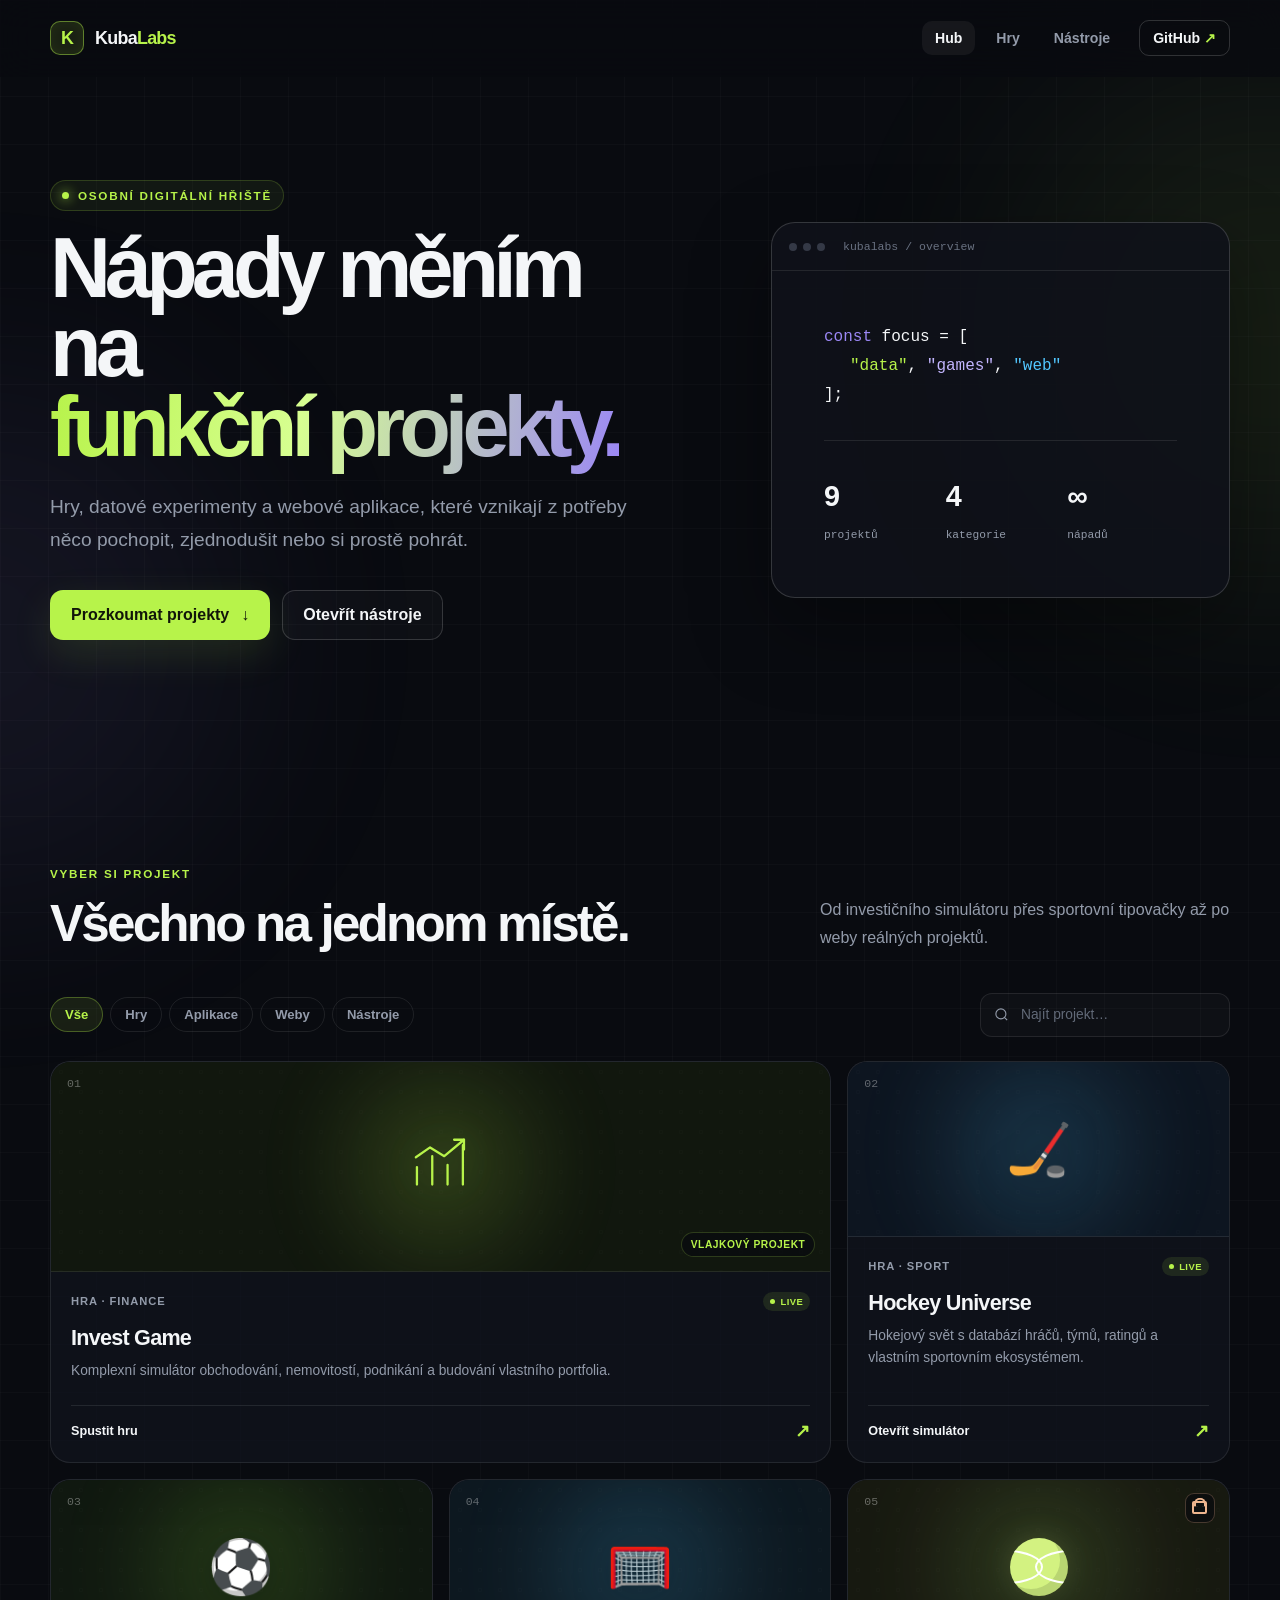
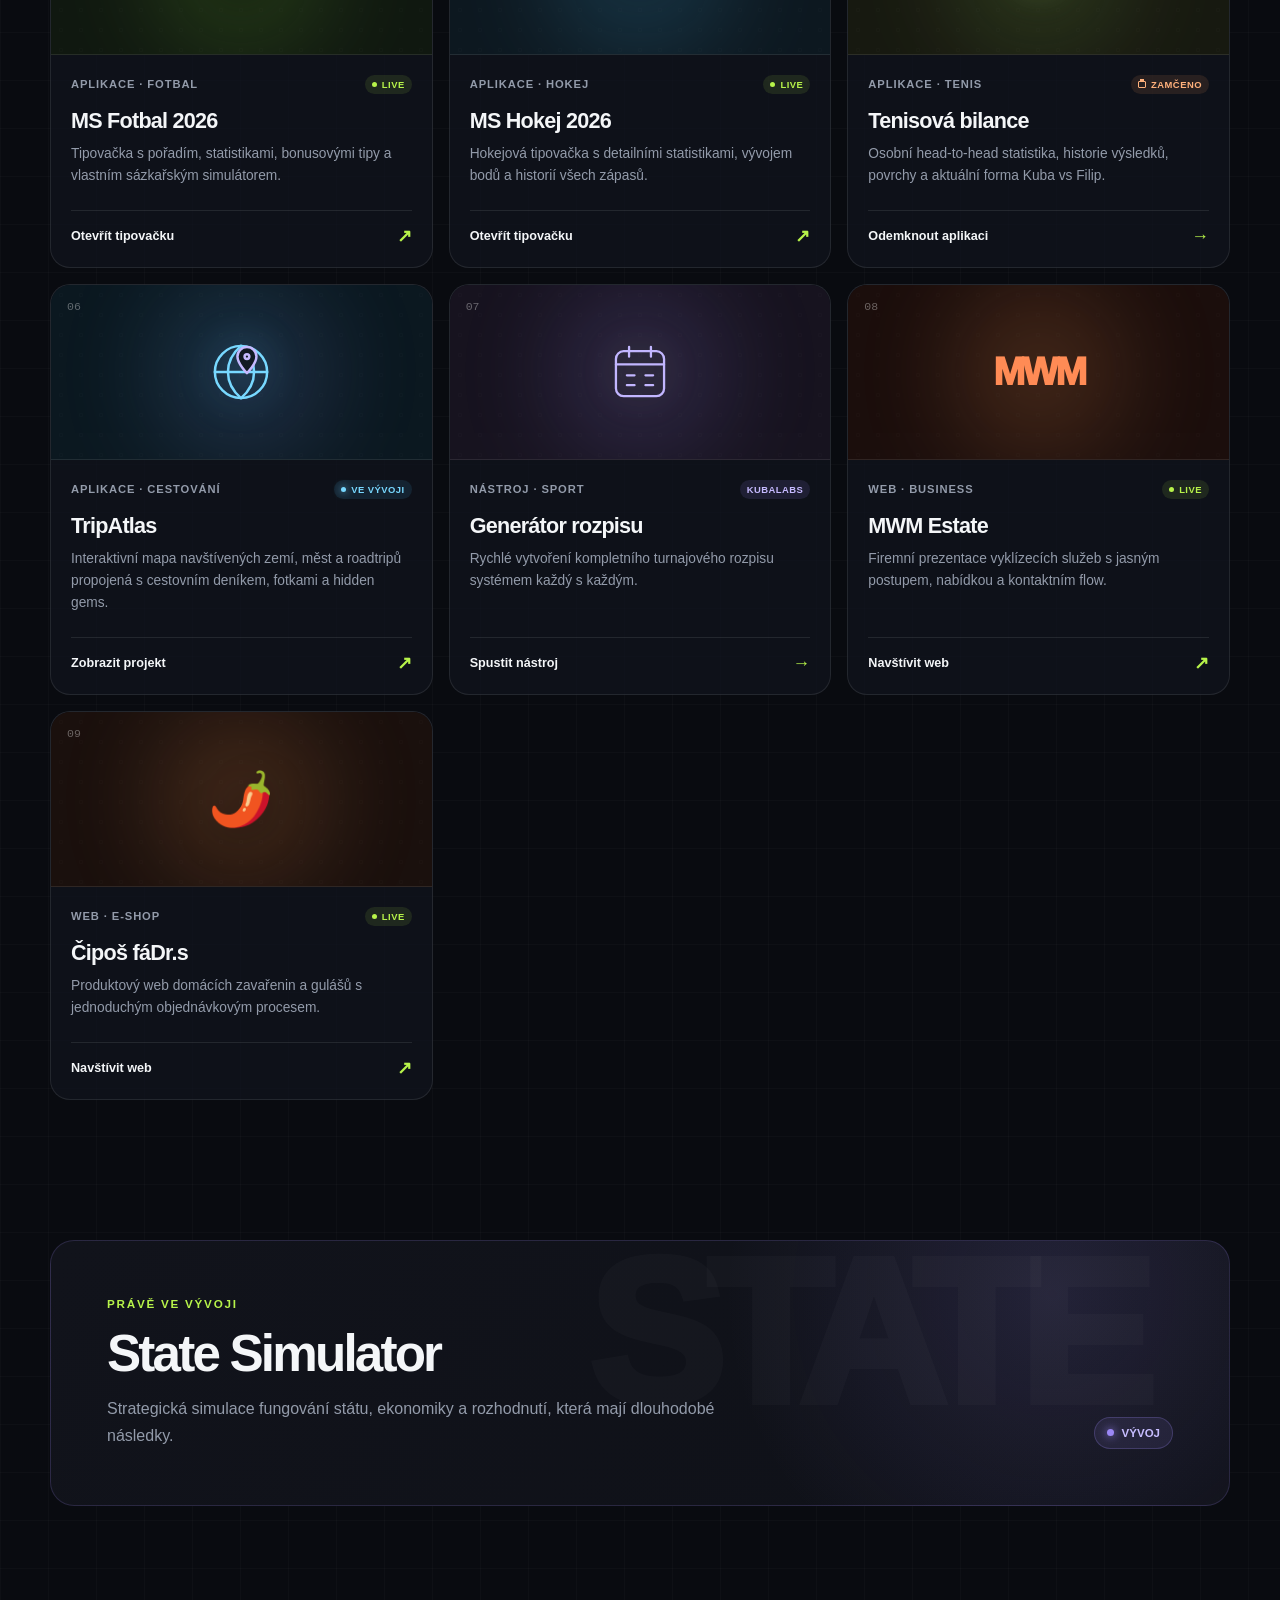
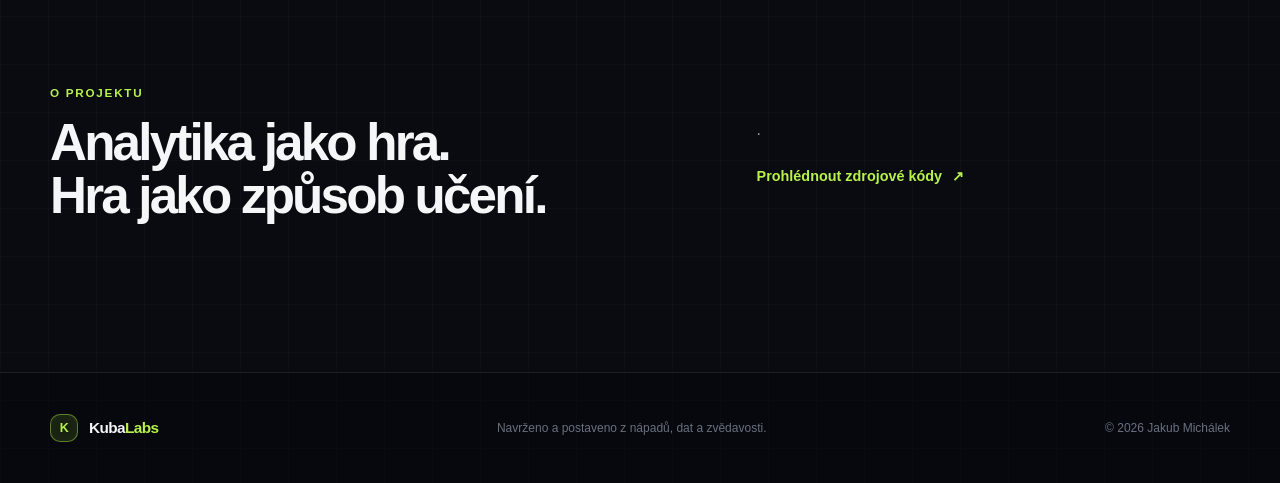
==== index.html @ 94ffbc2c "Add TripAtlas to the KubaLabs hub" ====
<!DOCTYPE html>
<html lang="cs">
<head>
  <meta charset="UTF-8">
  <meta name="viewport" content="width=device-width, initial-scale=1">
  <meta name="theme-color" content="#090b10">
  <meta name="description" content="KubaLabs — osobní digitální hřiště Jakuba Michálka. Hry, sportovní aplikace, webové projekty a praktické nástroje.">
  <meta property="og:title" content="KubaLabs | Hry, aplikace a experimenty">
  <meta property="og:description" content="Osobní hub her, aplikací a webových projektů Jakuba Michálka.">
  <meta property="og:type" content="website">
  <meta property="og:url" content="https://jakubmich97-droid.github.io/kubalabs/">
  <title>KubaLabs | Hry, aplikace a experimenty</title>
  <link rel="icon" href="favicon.svg" type="image/svg+xml">
  <link rel="manifest" href="site.webmanifest">
  <link rel="stylesheet" href="styles.css">
  <script src="app.js" defer></script>
</head>
<body>
  <a class="skip-link" href="#main">Přeskočit na obsah</a>
  <div class="ambient ambient-one" aria-hidden="true"></div>
  <div class="ambient ambient-two" aria-hidden="true"></div>

  <header class="site-header">
    <div class="nav-shell">
      <a class="brand" href="index.html" aria-label="KubaLabs – domů">
        <span class="brand-mark" aria-hidden="true">K</span>
        <span>Kuba<span>Labs</span></span>
      </a>
      <button class="menu-toggle" type="button" aria-expanded="false" aria-controls="main-nav">
        <span></span><span></span><span></span>
        <span class="sr-only">Otevřít menu</span>
      </button>
      <nav class="main-nav" id="main-nav" aria-label="Hlavní navigace">
        <a class="active" href="index.html">Hub</a>
        <a href="hry.html">Hry</a>
        <a href="nastroje.html">Nástroje</a>
        <a class="nav-github" href="https://github.com/jakubmich97-droid" target="_blank" rel="noopener noreferrer">GitHub <span>↗</span></a>
      </nav>
    </div>
  </header>

  <main id="main">
    <section class="hero page-shell">
      <div class="hero-copy reveal">
        <div class="eyebrow"><span class="status-dot"></span> Osobní digitální hřiště</div>
        <h1>Nápady měním na<br><span class="gradient-text">funkční projekty.</span></h1>
        <p class="hero-lead">Hry, datové experimenty a webové aplikace, které vznikají z potřeby něco pochopit, zjednodušit nebo si prostě pohrát.</p>
        <div class="hero-actions">
          <a class="button primary" href="#projekty">Prozkoumat projekty <span>↓</span></a>
          <a class="button ghost" href="nastroje.html">Otevřít nástroje</a>
        </div>
      </div>

      <div class="hero-console reveal" aria-label="Přehled KubaLabs">
        <div class="console-top">
          <div class="console-dots" aria-hidden="true"><span></span><span></span><span></span></div>
          <span>kubalabs / overview</span>
        </div>
        <div class="console-body">
          <p><span class="code-muted">const</span> focus = [</p>
          <p class="code-indent"><span class="code-green">"data"</span>, <span class="code-violet">"games"</span>, <span class="code-blue">"web"</span></p>
          <p>];</p>
          <div class="console-divider"></div>
          <div class="mini-stats">
            <div><strong>9</strong><span>projektů</span></div>
            <div><strong>4</strong><span>kategorie</span></div>
            <div><strong>∞</strong><span>nápadů</span></div>
          </div>
        </div>
      </div>
    </section>

    <section class="project-section page-shell" id="projekty">
      <div class="section-heading reveal">
        <div>
          <p class="section-kicker">Vyber si projekt</p>
          <h2>Všechno na jednom místě.</h2>
        </div>
        <p>Od investičního simulátoru přes sportovní tipovačky až po weby reálných projektů.</p>
      </div>

      <div class="project-controls reveal">
        <div class="filter-group" role="group" aria-label="Filtrovat projekty">
          <button class="filter-button active" type="button" data-filter="all">Vše</button>
          <button class="filter-button" type="button" data-filter="game">Hry</button>
          <button class="filter-button" type="button" data-filter="app">Aplikace</button>
          <button class="filter-button" type="button" data-filter="web">Weby</button>
          <button class="filter-button" type="button" data-filter="tool">Nástroje</button>
        </div>
        <label class="search-box">
          <span class="sr-only">Hledat projekt</span>
          <svg viewBox="0 0 24 24" aria-hidden="true"><path d="m21 21-4.35-4.35m2.35-5.65a8 8 0 1 1-16 0 8 8 0 0 1 16 0Z"/></svg>
          <input id="project-search" type="search" placeholder="Najít projekt…" autocomplete="off">
        </label>
      </div>

      <div class="project-grid">
        <a class="project-card featured reveal" data-category="game" data-search="invest game trading finance simulator investice" href="https://jakubmich97-droid.github.io/trading/" target="_blank" rel="noopener noreferrer">
          <div class="card-visual visual-invest">
            <span class="project-index">01</span>
            <svg class="visual-icon" viewBox="0 0 64 64" aria-hidden="true"><path d="M10 49V33m14 16V23m14 26V31m14 18V13"/><path d="m9 24 13-9 13 8L53 8"/><path d="m44 8h9v9"/></svg>
            <span class="card-label">Vlajkový projekt</span>
          </div>
          <div class="card-content">
            <div class="card-meta"><span>Hra · Finance</span><span class="live-badge">Live</span></div>
            <h3>Invest Game</h3>
            <p>Komplexní simulátor obchodování, nemovitostí, podnikání a budování vlastního portfolia.</p>
            <div class="card-footer"><span>Spustit hru</span><span class="arrow">↗</span></div>
          </div>
        </a>

        <a class="project-card reveal" data-category="game" data-search="hockey universe hokej simulátor hráči týmy" href="https://jakubmich97-droid.github.io/hokej_hra/" target="_blank" rel="noopener noreferrer">
          <div class="card-visual visual-hockey">
            <span class="project-index">02</span>
            <span class="sport-glyph" aria-hidden="true">🏒</span>
          </div>
          <div class="card-content">
            <div class="card-meta"><span>Hra · Sport</span><span class="live-badge">Live</span></div>
            <h3>Hockey Universe</h3>
            <p>Hokejový svět s databází hráčů, týmů, ratingů a vlastním sportovním ekosystémem.</p>
            <div class="card-footer"><span>Otevřít simulátor</span><span class="arrow">↗</span></div>
          </div>
        </a>

        <a class="project-card reveal" data-category="app" data-search="ms fotbal 2026 tipovačka betting sázky" href="https://jakubmich97-droid.github.io/MS-Fotbal-2026/" target="_blank" rel="noopener noreferrer">
          <div class="card-visual visual-football">
            <span class="project-index">03</span>
            <span class="sport-glyph" aria-hidden="true">⚽</span>
          </div>
          <div class="card-content">
            <div class="card-meta"><span>Aplikace · Fotbal</span><span class="live-badge">Live</span></div>
            <h3>MS Fotbal 2026</h3>
            <p>Tipovačka s pořadím, statistikami, bonusovými tipy a vlastním sázkařským simulátorem.</p>
            <div class="card-footer"><span>Otevřít tipovačku</span><span class="arrow">↗</span></div>
          </div>
        </a>

        <a class="project-card reveal" data-category="app" data-search="ms hokej 2026 tipovačka statistiky" href="https://jakubmich97-droid.github.io/ms-hokej-tipovacka-2026/" target="_blank" rel="noopener noreferrer">
          <div class="card-visual visual-ice">
            <span class="project-index">04</span>
            <span class="sport-glyph" aria-hidden="true">🥅</span>
          </div>
          <div class="card-content">
            <div class="card-meta"><span>Aplikace · Hokej</span><span class="live-badge">Live</span></div>
            <h3>MS Hokej 2026</h3>
            <p>Hokejová tipovačka s detailními statistikami, vývojem bodů a historií všech zápasů.</p>
            <div class="card-footer"><span>Otevřít tipovačku</span><span class="arrow">↗</span></div>
          </div>
        </a>

        <a class="project-card locked-card reveal" data-category="app" data-search="tenis kuba filip bilance zápasy statistiky" data-protected-app="tenis" href="https://jakubmich97-droid.github.io/tenis/" target="_blank" rel="noopener noreferrer" aria-label="Tenisová bilance – aplikace chráněná heslem">
          <div class="card-visual visual-tennis">
            <span class="project-index">05</span>
            <span class="card-lock" aria-hidden="true"></span>
            <span class="sport-glyph ball" aria-hidden="true">●</span>
          </div>
          <div class="card-content">
            <div class="card-meta"><span>Aplikace · Tenis</span><span class="locked-badge">Zamčeno</span></div>
            <h3>Tenisová bilance</h3>
            <p>Osobní head-to-head statistika, historie výsledků, povrchy a aktuální forma Kuba vs Filip.</p>
            <div class="card-footer"><span>Odemknout aplikaci</span><span class="arrow">→</span></div>
          </div>
        </a>

        <a class="project-card reveal" data-category="app" data-search="tripatlas cestování mapa země města výlety roadtrip deník hidden gems" href="https://github.com/jakubmich97-droid/TripAtlas" target="_blank" rel="noopener noreferrer">
          <div class="card-visual visual-tripatlas">
            <span class="project-index">06</span>
            <svg class="visual-icon tripatlas-icon" viewBox="0 0 64 64" aria-hidden="true">
              <circle cx="32" cy="32" r="22"/>
              <path d="M10 32h44M32 10c7 6 11 14 11 22S39 48 32 54M32 10c-7 6-11 14-11 22s4 16 11 22"/>
              <path class="map-pin" d="M45 19c0 6-8 14-8 14s-8-8-8-14a8 8 0 1 1 16 0Z"/>
              <circle class="map-pin" cx="37" cy="19" r="2"/>
            </svg>
          </div>
          <div class="card-content">
            <div class="card-meta"><span>Aplikace · Cestování</span><span class="development-badge">Ve vývoji</span></div>
            <h3>TripAtlas</h3>
            <p>Interaktivní mapa navštívených zemí, měst a roadtripů propojená s cestovním deníkem, fotkami a hidden gems.</p>
            <div class="card-footer"><span>Zobrazit projekt</span><span class="arrow">↗</span></div>
          </div>
        </a>

        <a class="project-card reveal" data-category="tool" data-search="generátor rozpis turnaj týmy každý s každým" href="rozpis.html">
          <div class="card-visual visual-schedule">
            <span class="project-index">07</span>
            <svg class="visual-icon" viewBox="0 0 64 64" aria-hidden="true"><rect x="10" y="13" width="44" height="41" rx="7"/><path d="M10 25h44M22 9v9M42 9v9M20 35h7m10 0h7m-24 9h7m10 0h7"/></svg>
          </div>
          <div class="card-content">
            <div class="card-meta"><span>Nástroj · Sport</span><span class="local-badge">KubaLabs</span></div>
            <h3>Generátor rozpisu</h3>
            <p>Rychlé vytvoření kompletního turnajového rozpisu systémem každý s každým.</p>
            <div class="card-footer"><span>Spustit nástroj</span><span class="arrow">→</span></div>
          </div>
        </a>

        <a class="project-card reveal" data-category="web" data-search="mwm estate vyklízení nemovitostí web firma" href="https://vyklizenimwm.cz/" target="_blank" rel="noopener noreferrer">
          <div class="card-visual visual-mwm">
            <span class="project-index">08</span>
            <span class="word-glyph" aria-hidden="true">MWM</span>
          </div>
          <div class="card-content">
            <div class="card-meta"><span>Web · Business</span><span class="live-badge">Live</span></div>
            <h3>MWM Estate</h3>
            <p>Firemní prezentace vyklízecích služeb s jasným postupem, nabídkou a kontaktním flow.</p>
            <div class="card-footer"><span>Navštívit web</span><span class="arrow">↗</span></div>
          </div>
        </a>

        <a class="project-card reveal" data-category="web" data-search="čipoš domácí zavařeniny guláš eshop objednávka" href="https://jakubmich97-droid.github.io/ciposfadrs/" target="_blank" rel="noopener noreferrer">
          <div class="card-visual visual-food">
            <span class="project-index">09</span>
            <span class="sport-glyph" aria-hidden="true">🌶️</span>
          </div>
          <div class="card-content">
            <div class="card-meta"><span>Web · E-shop</span><span class="live-badge">Live</span></div>
            <h3>Čipoš fáDr.s</h3>
            <p>Produktový web domácích zavařenin a gulášů s jednoduchým objednávkovým procesem.</p>
            <div class="card-footer"><span>Navštívit web</span><span class="arrow">↗</span></div>
          </div>
        </a>
      </div>
      <p class="empty-state" id="empty-state" hidden>Takový projekt tu zatím není. Zkus jiný výraz.</p>
    </section>

    <section class="now-section page-shell reveal">
      <div class="now-card">
        <div>
          <p class="section-kicker">Právě ve vývoji</p>
          <h2>State Simulator</h2>
          <p>Strategická simulace fungování státu, ekonomiky a rozhodnutí, která mají dlouhodobé následky.</p>
        </div>
        <div class="development-pill"><span></span> Vývoj</div>
      </div>
    </section>

    <section class="about-section page-shell reveal">
      <div>
        <p class="section-kicker">O projektu</p>
        <h2>Analytika jako hra.<br>Hra jako způsob učení.</h2>
      </div>
      <div class="about-copy">
        <p>.</p>
        <a href="https://github.com/jakubmich97-droid" target="_blank" rel="noopener noreferrer">Prohlédnout zdrojové kódy <span>↗</span></a>
      </div>
    </section>
  </main>

  <dialog class="access-dialog" id="access-dialog" aria-labelledby="access-dialog-title">
    <form class="access-form" id="access-form">
      <button class="dialog-close" type="button" aria-label="Zavřít">×</button>
      <div class="dialog-lock" aria-hidden="true"></div>
      <p class="section-kicker">Chráněný projekt</p>
      <h2 id="access-dialog-title">Tenisová bilance</h2>
      <p class="dialog-copy">Pro otevření aplikace zadej přístupové heslo.</p>
      <label class="password-field" for="access-password">
        <span>Heslo</span>
        <input id="access-password" name="password" type="password" autocomplete="current-password" required>
      </label>
      <p class="password-error" id="password-error" role="alert" aria-live="polite"></p>
      <button class="button primary" type="submit">Odemknout <span>→</span></button>
    </form>
  </dialog>

  <footer class="site-footer">
    <div class="page-shell">
      <a class="brand compact" href="index.html"><span class="brand-mark">K</span><span>Kuba<span>Labs</span></span></a>
      <p>Navrženo a postaveno z nápadů, dat a zvědavosti.</p>
      <span>© <span data-current-year>2026</span> Jakub Michálek</span>
    </div>
  </footer>
</body>
</html>
---- styles.css ----
:root {
  --bg: #090b10;
  --bg-soft: #0e1118;
  --panel: rgba(18, 22, 31, 0.82);
  --panel-solid: #12161f;
  --line: rgba(255, 255, 255, 0.09);
  --line-strong: rgba(255, 255, 255, 0.16);
  --text: #f4f6f8;
  --muted: #939baa;
  --green: #b7f34a;
  --green-dark: #8fd121;
  --violet: #9b87f5;
  --blue: #52c7ff;
  --orange: #ff9d57;
  --danger: #ff7f8d;
  --max: 1180px;
  --radius: 24px;
  --shadow: 0 30px 80px rgba(0, 0, 0, 0.35);
}

* { box-sizing: border-box; }
html { scroll-behavior: smooth; }
body {
  margin: 0;
  min-height: 100vh;
  overflow-x: hidden;
  background:
    linear-gradient(rgba(255,255,255,.018) 1px, transparent 1px),
    linear-gradient(90deg, rgba(255,255,255,.018) 1px, transparent 1px),
    var(--bg);
  background-size: 48px 48px;
  color: var(--text);
  font-family: Inter, ui-sans-serif, -apple-system, BlinkMacSystemFont, "Segoe UI", sans-serif;
  -webkit-font-smoothing: antialiased;
}

a { color: inherit; }
button, input { font: inherit; }
button, a { -webkit-tap-highlight-color: transparent; }
::selection { background: var(--green); color: #11140c; }

.sr-only {
  position: absolute;
  width: 1px;
  height: 1px;
  padding: 0;
  margin: -1px;
  overflow: hidden;
  clip: rect(0, 0, 0, 0);
  white-space: nowrap;
  border: 0;
}

.skip-link {
  position: fixed;
  z-index: 999;
  top: 12px;
  left: 12px;
  padding: 10px 14px;
  border-radius: 10px;
  background: var(--green);
  color: #0b0e08;
  font-weight: 800;
  transform: translateY(-150%);
}
.skip-link:focus { transform: translateY(0); }

.page-shell, .nav-shell {
  width: min(var(--max), calc(100% - 40px));
  margin-inline: auto;
}

.ambient {
  position: fixed;
  z-index: -1;
  width: 520px;
  height: 520px;
  border-radius: 50%;
  filter: blur(120px);
  opacity: .08;
  pointer-events: none;
}
.ambient-one { top: 70px; right: -250px; background: var(--green); }
.ambient-two { bottom: 0; left: -280px; background: var(--violet); }

.site-header {
  position: sticky;
  z-index: 100;
  top: 0;
  border-bottom: 1px solid transparent;
  background: rgba(9, 11, 16, .72);
  backdrop-filter: blur(18px);
  transition: border-color .25s ease;
}
.site-header.scrolled { border-color: var(--line); }
.nav-shell {
  min-height: 76px;
  display: flex;
  align-items: center;
  justify-content: space-between;
}
.brand {
  display: inline-flex;
  align-items: center;
  gap: 11px;
  color: var(--text);
  font-size: 1.12rem;
  font-weight: 850;
  letter-spacing: -.04em;
  text-decoration: none;
}
.brand > span:last-child > span { color: var(--green); }
.brand-mark {
  width: 34px;
  height: 34px;
  display: grid;
  place-items: center;
  border: 1px solid rgba(183, 243, 74, .45);
  border-radius: 10px;
  background: rgba(183, 243, 74, .1);
  color: var(--green);
  font-weight: 900;
  box-shadow: inset 0 0 14px rgba(183, 243, 74, .06);
}
.main-nav {
  display: flex;
  align-items: center;
  gap: 8px;
}
.main-nav a {
  padding: 9px 13px;
  border-radius: 10px;
  color: var(--muted);
  font-size: .88rem;
  font-weight: 700;
  text-decoration: none;
  transition: color .2s ease, background .2s ease;
}
.main-nav a:hover, .main-nav a.active {
  background: rgba(255, 255, 255, .055);
  color: var(--text);
}
.main-nav .nav-github {
  margin-left: 8px;
  border: 1px solid var(--line-strong);
  color: var(--text);
}
.nav-github span { color: var(--green); }
.menu-toggle {
  width: 42px;
  height: 42px;
  display: none;
  border: 1px solid var(--line);
  border-radius: 12px;
  background: var(--panel);
  cursor: pointer;
}
.menu-toggle > span:not(.sr-only) {
  width: 18px;
  height: 2px;
  display: block;
  margin: 4px auto;
  background: var(--text);
  transition: transform .2s ease, opacity .2s ease;
}

.hero {
  min-height: 690px;
  display: grid;
  grid-template-columns: 1.15fr .85fr;
  gap: clamp(40px, 8vw, 100px);
  align-items: center;
  padding-block: 96px 120px;
}
.eyebrow, .section-kicker {
  margin: 0 0 18px;
  color: var(--green);
  font-size: .73rem;
  font-weight: 800;
  letter-spacing: .15em;
  text-transform: uppercase;
}
.eyebrow {
  width: fit-content;
  display: flex;
  align-items: center;
  gap: 9px;
  padding: 8px 11px;
  border: 1px solid rgba(183, 243, 74, .18);
  border-radius: 999px;
  background: rgba(183, 243, 74, .055);
}
.status-dot {
  width: 7px;
  height: 7px;
  border-radius: 50%;
  background: var(--green);
  box-shadow: 0 0 12px var(--green);
  animation: pulse 2s infinite;
}
@keyframes pulse { 50% { opacity: .45; box-shadow: 0 0 3px var(--green); } }

h1, h2, h3, p { margin-top: 0; }
.hero h1, .subpage-hero h1 {
  margin-bottom: 24px;
  font-size: clamp(3.1rem, 6.6vw, 6.2rem);
  line-height: .94;
  letter-spacing: -.07em;
}
.gradient-text {
  color: transparent;
  background: linear-gradient(100deg, var(--green) 0%, #d7ff91 44%, var(--violet) 100%);
  background-clip: text;
  -webkit-background-clip: text;
}
.hero-lead, .subpage-hero > p {
  max-width: 650px;
  margin-bottom: 34px;
  color: var(--muted);
  font-size: clamp(1.02rem, 1.6vw, 1.2rem);
  line-height: 1.7;
}
.hero-actions {
  display: flex;
  flex-wrap: wrap;
  gap: 12px;
}
.button {
  min-height: 50px;
  display: inline-flex;
  align-items: center;
  justify-content: center;
  gap: 12px;
  padding: 0 20px;
  border: 1px solid transparent;
  border-radius: 13px;
  font-weight: 800;
  text-decoration: none;
  cursor: pointer;
  transition: transform .2s ease, box-shadow .2s ease, border-color .2s ease;
}
.button:hover { transform: translateY(-2px); }
.button.primary {
  background: var(--green);
  color: #111509;
  box-shadow: 0 14px 40px rgba(183, 243, 74, .12);
}
.button.primary:hover { box-shadow: 0 16px 46px rgba(183, 243, 74, .22); }
.button.ghost {
  border-color: var(--line-strong);
  background: rgba(255,255,255,.025);
  color: var(--text);
}
.button:disabled { opacity: .38; cursor: not-allowed; transform: none; }

.hero-console {
  overflow: hidden;
  border: 1px solid var(--line-strong);
  border-radius: var(--radius);
  background: rgba(15, 18, 26, .88);
  box-shadow: var(--shadow);
  transform: rotate(1.5deg);
}
.console-top {
  min-height: 48px;
  display: flex;
  align-items: center;
  gap: 18px;
  padding: 0 17px;
  border-bottom: 1px solid var(--line);
  color: #697181;
  font-family: "SFMono-Regular", Consolas, monospace;
  font-size: .72rem;
}
.console-dots { display: flex; gap: 6px; }
.console-dots span { width: 8px; height: 8px; border-radius: 50%; background: #343946; }
.console-body {
  padding: clamp(28px, 5vw, 52px);
  font-family: "SFMono-Regular", Consolas, monospace;
  font-size: clamp(.82rem, 1.3vw, 1rem);
  line-height: 1.8;
}
.console-body p { margin-bottom: 0; }
.code-muted { color: var(--violet); }
.code-green { color: var(--green); }
.code-violet { color: #c3b6ff; }
.code-blue { color: var(--blue); }
.code-indent { padding-left: 26px; }
.console-divider { height: 1px; margin: 30px 0; background: var(--line); }
.mini-stats { display: grid; grid-template-columns: repeat(3, 1fr); gap: 12px; }
.mini-stats div { display: flex; flex-direction: column; gap: 2px; }
.mini-stats strong { font-family: Inter, sans-serif; font-size: 1.8rem; letter-spacing: -.05em; }
.mini-stats span { color: var(--muted); font-size: .7rem; }

.project-section { padding-block: 100px; }
.section-heading {
  display: grid;
  grid-template-columns: 1fr minmax(280px, 410px);
  gap: 50px;
  align-items: end;
  margin-bottom: 42px;
}
.section-heading h2, .now-card h2, .about-section h2, .cta-band h2, .coming-grid h2 {
  margin-bottom: 0;
  font-size: clamp(2.1rem, 4vw, 3.9rem);
  line-height: 1.03;
  letter-spacing: -.055em;
}
.section-heading > p, .about-copy p, .coming-grid > p {
  margin-bottom: 0;
  color: var(--muted);
  line-height: 1.7;
}
.project-controls {
  display: flex;
  align-items: center;
  justify-content: space-between;
  gap: 18px;
  margin-bottom: 24px;
}
.filter-group { display: flex; flex-wrap: wrap; gap: 7px; }
.filter-button {
  padding: 9px 14px;
  border: 1px solid var(--line);
  border-radius: 999px;
  background: transparent;
  color: var(--muted);
  font-size: .82rem;
  font-weight: 750;
  cursor: pointer;
  transition: all .2s ease;
}
.filter-button:hover, .filter-button.active {
  border-color: rgba(183,243,74,.3);
  background: rgba(183,243,74,.09);
  color: var(--green);
}
.search-box {
  width: min(250px, 100%);
  display: flex;
  align-items: center;
  gap: 10px;
  padding: 0 13px;
  border: 1px solid var(--line);
  border-radius: 12px;
  background: rgba(255,255,255,.025);
}
.search-box:focus-within { border-color: rgba(183,243,74,.45); }
.search-box svg { width: 17px; fill: none; stroke: var(--muted); stroke-width: 1.8; }
.search-box input {
  width: 100%;
  height: 42px;
  border: 0;
  outline: 0;
  background: transparent;
  color: var(--text);
  font-size: .86rem;
}
.search-box input::placeholder { color: #626a78; }

.project-grid {
  display: grid;
  grid-template-columns: repeat(3, 1fr);
  gap: 16px;
}
.project-card {
  min-width: 0;
  overflow: hidden;
  display: flex;
  flex-direction: column;
  border: 1px solid var(--line);
  border-radius: 20px;
  background: rgba(17, 21, 29, .76);
  color: var(--text);
  text-decoration: none;
  transition: transform .25s ease, border-color .25s ease, box-shadow .25s ease;
}
.project-card.featured { grid-column: span 2; }
.project-card:hover {
  z-index: 2;
  transform: translateY(-5px);
  border-color: rgba(183,243,74,.25);
  box-shadow: 0 24px 55px rgba(0,0,0,.26);
}
.project-card.is-hidden { display: none; }
.card-visual {
  position: relative;
  min-height: 175px;
  overflow: hidden;
  display: grid;
  place-items: center;
  border-bottom: 1px solid var(--line);
}
.featured .card-visual { min-height: 210px; }
.card-visual::before, .card-visual::after {
  content: "";
  position: absolute;
  border-radius: 50%;
}
.card-visual::before { width: 180px; height: 180px; filter: blur(50px); opacity: .17; }
.card-visual::after { inset: 0; border-radius: 0; background: radial-gradient(circle at center, transparent 0 1px, rgba(255,255,255,.04) 1.5px 2px, transparent 2.5px); background-size: 20px 20px; opacity: .3; }
.visual-invest { background: #11170e; }
.visual-invest::before { background: var(--green); }
.visual-hockey { background: #0d1520; }
.visual-hockey::before, .visual-ice::before { background: var(--blue); }
.visual-football { background: #101810; }
.visual-football::before, .visual-tennis::before { background: #89dd3f; }
.visual-ice { background: #0d1820; }
.visual-tennis { background: #17190d; }
.visual-tripatlas { background: #0b1820; }
.visual-tripatlas::before { background: linear-gradient(135deg, var(--blue), var(--violet)); }
.visual-schedule { background: #17131f; }
.visual-schedule::before { background: var(--violet); }
.visual-mwm { background: #1b0e0c; }
.visual-mwm::before, .visual-food::before { background: var(--orange); }
.visual-food { background: #1a100d; }
.project-index {
  position: absolute;
  z-index: 2;
  top: 15px;
  left: 16px;
  color: rgba(255,255,255,.35);
  font-family: Consolas, monospace;
  font-size: .72rem;
}
.visual-icon {
  position: relative;
  z-index: 2;
  width: 70px;
  fill: none;
  stroke: var(--green);
  stroke-width: 2.1;
  stroke-linecap: round;
  stroke-linejoin: round;
  filter: drop-shadow(0 0 18px rgba(183,243,74,.23));
}
.visual-schedule .visual-icon { stroke: #c2b6ff; }
.visual-tripatlas .tripatlas-icon {
  width: 76px;
  stroke: #78d8ff;
  filter: drop-shadow(0 0 18px rgba(82,199,255,.25));
}
.tripatlas-icon .map-pin {
  fill: #111923;
  stroke: #c5b9ff;
}
.sport-glyph {
  position: relative;
  z-index: 2;
  font-size: 3.3rem;
  filter: saturate(.9) drop-shadow(0 9px 18px rgba(0,0,0,.25));
}
.sport-glyph.ball {
  width: 58px;
  height: 58px;
  overflow: hidden;
  display: grid;
  place-items: center;
  border-radius: 50%;
  background: #c9fa4c;
  color: #c9fa4c;
  box-shadow: inset -8px -7px 0 rgba(0,0,0,.12), 0 0 28px rgba(201,250,76,.2);
}
.sport-glyph.ball::before, .sport-glyph.ball::after {
  content: "";
  position: absolute;
  width: 68px;
  height: 30px;
  border: 2px solid white;
  border-radius: 50%;
}
.sport-glyph.ball::before { left: -39px; }
.sport-glyph.ball::after { right: -39px; }
.word-glyph {
  position: relative;
  z-index: 2;
  color: #ff8b55;
  font-size: 2.4rem;
  font-weight: 950;
  letter-spacing: -.08em;
}
.card-label {
  position: absolute;
  z-index: 2;
  right: 15px;
  bottom: 14px;
  padding: 6px 9px;
  border: 1px solid rgba(183,243,74,.2);
  border-radius: 999px;
  background: rgba(9,11,16,.72);
  color: var(--green);
  font-size: .64rem;
  font-weight: 800;
  letter-spacing: .05em;
  text-transform: uppercase;
}
.card-content {
  flex: 1;
  display: flex;
  flex-direction: column;
  padding: 20px;
}
.card-meta { display: flex; align-items: center; justify-content: space-between; gap: 12px; margin-bottom: 14px; }
.card-meta > span:first-child { color: var(--muted); font-size: .7rem; font-weight: 700; letter-spacing: .08em; text-transform: uppercase; }
.live-badge, .local-badge, .locked-badge, .development-badge {
  display: inline-flex;
  align-items: center;
  gap: 5px;
  padding: 4px 7px;
  border-radius: 999px;
  font-size: .59rem;
  font-weight: 850;
  letter-spacing: .05em;
  text-transform: uppercase;
}
.live-badge { background: rgba(183,243,74,.1); color: var(--green); }
.live-badge::before { content: ""; width: 5px; height: 5px; border-radius: 50%; background: var(--green); }
.local-badge { background: rgba(155,135,245,.12); color: #c6baff; }
.development-badge { background: rgba(82,199,255,.1); color: #78d8ff; }
.development-badge::before {
  content: "";
  width: 5px;
  height: 5px;
  border-radius: 50%;
  background: currentColor;
  box-shadow: 0 0 8px currentColor;
}
.locked-badge { background: rgba(255,157,87,.11); color: #ffb17c; }
.locked-badge::before {
  content: "";
  width: 6px;
  height: 5px;
  border: 1px solid currentColor;
  border-radius: 1px;
  box-shadow: 0 -4px 0 -2px currentColor;
}
.locked-card .card-visual { filter: saturate(.72); }
.card-lock {
  position: absolute;
  z-index: 3;
  top: 13px;
  right: 14px;
  width: 30px;
  height: 30px;
  display: grid;
  place-items: center;
  border: 1px solid rgba(255,177,124,.26);
  border-radius: 9px;
  background: rgba(9,11,16,.7);
  color: #ffb17c;
}
.card-lock::before, .dialog-lock::before {
  content: "";
  display: block;
  width: 11px;
  height: 9px;
  border: 2px solid currentColor;
  border-radius: 2px;
}
.card-lock::after, .dialog-lock::after {
  content: "";
  position: absolute;
  top: 50%;
  left: 50%;
  width: 8px;
  height: 7px;
  border: 2px solid currentColor;
  border-bottom: 0;
  border-radius: 7px 7px 0 0;
  transform: translate(-50%, -115%);
}
.card-content h3 { margin-bottom: 9px; font-size: 1.35rem; letter-spacing: -.035em; }
.card-content p { margin-bottom: 23px; color: var(--muted); font-size: .86rem; line-height: 1.6; }
.card-footer {
  margin-top: auto;
  display: flex;
  align-items: center;
  justify-content: space-between;
  padding-top: 15px;
  border-top: 1px solid var(--line);
  font-size: .79rem;
  font-weight: 800;
}
.arrow { color: var(--green); font-size: 1.1rem; transition: transform .2s ease; }
.project-card:hover .arrow { transform: translate(2px, -2px); }
.empty-state { padding: 70px 20px; color: var(--muted); text-align: center; }

/* Password dialog */
.access-dialog {
  width: min(430px, calc(100% - 28px));
  padding: 0;
  border: 1px solid var(--line-strong);
  border-radius: 22px;
  background: #11151d;
  color: var(--text);
  box-shadow: 0 30px 90px rgba(0,0,0,.65);
}
.access-dialog::backdrop {
  background: rgba(3,5,8,.78);
  backdrop-filter: blur(8px);
}
.access-form {
  position: relative;
  display: flex;
  flex-direction: column;
  padding: 34px;
}
.dialog-close {
  position: absolute;
  top: 14px;
  right: 14px;
  width: 34px;
  height: 34px;
  border: 1px solid var(--line);
  border-radius: 10px;
  background: transparent;
  color: var(--muted);
  font-size: 1.25rem;
  cursor: pointer;
}
.dialog-close:hover { color: var(--text); border-color: var(--line-strong); }
.dialog-lock {
  position: relative;
  width: 48px;
  height: 48px;
  display: grid;
  place-items: center;
  margin-bottom: 24px;
  border: 1px solid rgba(255,177,124,.25);
  border-radius: 14px;
  background: rgba(255,157,87,.08);
  color: #ffb17c;
}
.dialog-lock::before { width: 16px; height: 13px; border-width: 2px; }
.dialog-lock::after { width: 12px; height: 10px; transform: translate(-50%, -115%); }
.access-form .section-kicker { margin-bottom: 9px; color: #ffb17c; }
.access-form h2 { margin-bottom: 9px; font-size: 1.8rem; letter-spacing: -.045em; }
.dialog-copy { margin-bottom: 24px; color: var(--muted); font-size: .9rem; line-height: 1.55; }
.password-field { display: grid; gap: 8px; }
.password-field span { color: var(--muted); font-size: .7rem; font-weight: 750; text-transform: uppercase; }
.password-field input {
  width: 100%;
  height: 48px;
  padding: 0 13px;
  border: 1px solid var(--line-strong);
  border-radius: 11px;
  outline: 0;
  background: #0b0e14;
  color: var(--text);
}
.password-field input:focus {
  border-color: rgba(255,177,124,.55);
  box-shadow: 0 0 0 3px rgba(255,157,87,.07);
}
.password-error {
  min-height: 20px;
  margin: 8px 0 10px;
  color: var(--danger);
  font-size: .76rem;
}
.access-form .button { width: 100%; }

.now-section { padding-block: 40px 100px; }
.now-card {
  position: relative;
  overflow: hidden;
  min-height: 260px;
  display: flex;
  align-items: flex-end;
  justify-content: space-between;
  gap: 40px;
  padding: clamp(28px, 5vw, 56px);
  border: 1px solid rgba(155,135,245,.18);
  border-radius: var(--radius);
  background:
    radial-gradient(circle at 85% 20%, rgba(155,135,245,.14), transparent 32%),
    linear-gradient(130deg, #11131b, #0f1118);
}
.now-card::after {
  content: "STATE";
  position: absolute;
  top: -24px;
  right: 8%;
  color: rgba(255,255,255,.025);
  font-size: clamp(6rem, 16vw, 13rem);
  font-weight: 950;
  letter-spacing: -.09em;
}
.now-card > * { position: relative; z-index: 1; }
.now-card h2 { margin-bottom: 14px; }
.now-card p:not(.section-kicker) { max-width: 630px; margin-bottom: 0; color: var(--muted); line-height: 1.7; }
.development-pill {
  flex: none;
  display: inline-flex;
  align-items: center;
  gap: 8px;
  padding: 9px 12px;
  border: 1px solid rgba(155,135,245,.24);
  border-radius: 999px;
  background: rgba(155,135,245,.1);
  color: #c7bdff;
  font-size: .72rem;
  font-weight: 800;
  text-transform: uppercase;
}
.development-pill span { width: 7px; height: 7px; border-radius: 50%; background: var(--violet); box-shadow: 0 0 10px var(--violet); }

.about-section {
  display: grid;
  grid-template-columns: 1.1fr .9fr;
  gap: clamp(50px, 10vw, 130px);
  padding-block: 80px 150px;
}
.about-copy { padding-top: 30px; }
.about-copy p { margin-bottom: 24px; }
.about-copy a { color: var(--green); font-size: .9rem; font-weight: 800; text-decoration: none; }
.about-copy a span { display: inline-block; margin-left: 6px; transition: transform .2s ease; }
.about-copy a:hover span { transform: translate(2px,-2px); }

.site-footer { border-top: 1px solid var(--line); background: rgba(5,7,10,.5); }
.site-footer .page-shell {
  min-height: 110px;
  display: flex;
  align-items: center;
  justify-content: space-between;
  gap: 24px;
  color: #697180;
  font-size: .75rem;
}
.brand.compact { font-size: .96rem; }
.brand.compact .brand-mark { width: 28px; height: 28px; font-size: .78rem; }
.site-footer p { margin: 0; }

/* Subpages */
.subpage { padding-block: 80px 130px; }
.subpage-hero { max-width: 890px; padding: 70px 0 100px; }
.subpage-hero h1 { font-size: clamp(3rem, 7vw, 6rem); }
.showcase-list { display: grid; gap: 14px; }
.showcase-card {
  min-height: 250px;
  display: grid;
  grid-template-columns: 100px 1fr 120px;
  gap: 30px;
  align-items: center;
  padding: clamp(26px, 5vw, 50px);
  border: 1px solid var(--line);
  border-radius: var(--radius);
  background: rgba(17,21,29,.78);
  text-decoration: none;
  transition: border-color .25s ease, transform .25s ease;
}
.showcase-card:hover { transform: translateY(-3px); border-color: rgba(183,243,74,.25); }
.showcase-number { align-self: start; color: #414856; font-family: Consolas, monospace; font-size: .8rem; }
.showcase-copy > span { color: var(--green); font-size: .68rem; font-weight: 800; letter-spacing: .12em; text-transform: uppercase; }
.showcase-copy h2 { margin: 10px 0 13px; font-size: clamp(2rem, 4vw, 3.2rem); letter-spacing: -.055em; }
.showcase-copy p { max-width: 680px; margin-bottom: 20px; color: var(--muted); line-height: 1.65; }
.tag-list { display: flex; flex-wrap: wrap; gap: 7px; }
.tag-list span { padding: 6px 9px; border: 1px solid var(--line); border-radius: 999px; color: #858d9b; font-size: .66rem; }
.showcase-action { justify-self: end; color: var(--green); font-weight: 800; }
.showcase-action span { margin-left: 8px; }
.muted-card { background: rgba(13,16,22,.6); }
.muted-card:hover { transform: none; border-color: var(--line); }
.muted-card .showcase-copy > span { color: #aaa0e8; }
.cta-band {
  margin-top: 80px;
  display: flex;
  align-items: flex-end;
  justify-content: space-between;
  gap: 50px;
  padding: clamp(30px, 5vw, 55px);
  border: 1px solid var(--line);
  border-radius: var(--radius);
  background: linear-gradient(120deg, rgba(183,243,74,.06), rgba(155,135,245,.04));
}
.cta-band h2 { margin-bottom: 13px; }
.cta-band p:not(.section-kicker) { max-width: 620px; margin-bottom: 0; color: var(--muted); line-height: 1.6; }

/* Tools */
.tool-feature {
  display: grid;
  grid-template-columns: 1fr .85fr;
  gap: clamp(40px, 8vw, 90px);
  align-items: center;
  padding: clamp(30px, 6vw, 70px);
  border: 1px solid var(--line);
  border-radius: var(--radius);
  background: rgba(17,21,29,.78);
}
.tool-feature-copy h2 { margin: 10px 0 18px; font-size: clamp(2rem, 4vw, 3.5rem); line-height: 1.05; letter-spacing: -.055em; }
.tool-feature-copy > p { color: var(--muted); line-height: 1.7; }
.feature-list { display: grid; gap: 12px; margin: 26px 0 32px; padding: 0; list-style: none; color: #c5cad2; font-size: .9rem; }
.feature-list span { margin-right: 8px; color: var(--green); }
.tool-preview {
  overflow: hidden;
  border: 1px solid var(--line-strong);
  border-radius: 18px;
  background: #0b0e14;
  box-shadow: 0 25px 55px rgba(0,0,0,.3);
  transform: rotate(1.2deg);
}
.preview-header { display: flex; justify-content: space-between; padding: 15px 17px; border-bottom: 1px solid var(--line); color: #626a78; font: .7rem Consolas, monospace; }
.preview-match { display: grid; grid-template-columns: 1fr 35px 1fr; align-items: center; gap: 8px; padding: 17px; border-bottom: 1px solid var(--line); font-size: .8rem; }
.preview-match:last-child { border: 0; }
.preview-match span:last-child { text-align: right; }
.preview-match strong { color: var(--green); font: .65rem Consolas, monospace; text-align: center; }
.coming-grid { display: grid; grid-template-columns: 1fr .8fr; gap: 60px; align-items: end; padding: 120px 0 30px; }

/* Generator */
.generator-page { padding-block: 48px 120px; }
.breadcrumb { display: flex; gap: 10px; margin: 12px 0 55px; color: #626a78; font-size: .75rem; }
.breadcrumb a { color: var(--muted); text-decoration: none; }
.generator-heading { display: flex; align-items: flex-end; justify-content: space-between; gap: 30px; margin-bottom: 40px; }
.generator-heading h1 { margin-bottom: 14px; font-size: clamp(2.4rem, 5vw, 4.8rem); line-height: 1; letter-spacing: -.06em; }
.generator-heading > div:first-child > p:last-child { max-width: 660px; margin-bottom: 0; color: var(--muted); line-height: 1.6; }
.generator-step { display: flex; align-items: center; gap: 12px; color: var(--muted); font-size: .7rem; line-height: 1.3; text-transform: uppercase; }
.generator-step strong { color: var(--green); font-size: 3rem; letter-spacing: -.06em; }
.generator-card { overflow: hidden; border: 1px solid var(--line); border-radius: var(--radius); background: rgba(17,21,29,.82); box-shadow: var(--shadow); }
.generator-controls {
  display: grid;
  grid-template-columns: 1fr 260px;
  gap: 30px;
  align-items: end;
  padding: 30px;
  border-bottom: 1px solid var(--line);
}
.control-heading, .panel-heading { display: flex; align-items: flex-start; gap: 14px; }
.control-heading > span, .panel-heading > span { color: var(--green); font: .7rem Consolas, monospace; }
.control-heading h2, .panel-heading h2 { margin-bottom: 5px; font-size: 1.05rem; }
.control-heading p, .panel-heading p { margin-bottom: 0; color: var(--muted); font-size: .75rem; }
.number-field { display: grid; gap: 8px; }
.number-field > span { color: var(--muted); font-size: .7rem; font-weight: 750; text-transform: uppercase; }
.number-field input, .team-input-row input {
  width: 100%;
  border: 1px solid var(--line-strong);
  border-radius: 11px;
  outline: 0;
  background: #0b0e14;
  color: var(--text);
  transition: border-color .2s ease, box-shadow .2s ease;
}
.number-field input { height: 49px; padding: 0 14px; }
.number-field input:focus, .team-input-row input:focus { border-color: rgba(183,243,74,.5); box-shadow: 0 0 0 3px rgba(183,243,74,.07); }
.form-message { grid-column: 1 / -1; min-height: 1px; margin: -12px 0 0; color: var(--muted); font-size: .78rem; }
.form-message:empty { display: none; }
.form-message[data-type="error"] { color: var(--danger); }
.form-message[data-type="success"] { color: var(--green); }
.generator-workspace { display: grid; grid-template-columns: minmax(260px, .68fr) minmax(380px, 1.32fr); min-height: 420px; }
.team-panel, .schedule-panel { min-width: 0; padding: 30px; }
.team-panel { border-right: 1px solid var(--line); }
.team-list, #schedulePanel { margin-top: 24px; }
.team-list { display: grid; grid-template-columns: repeat(2, 1fr); gap: 8px; }
.team-input-row { display: grid; grid-template-columns: 35px 1fr; align-items: center; gap: 8px; }
.team-input-row > span { color: #525a67; font: .67rem Consolas, monospace; }
.team-input-row input { height: 42px; padding: 0 11px; font-size: .82rem; }
.panel-placeholder { min-height: 180px; display: grid; place-items: center; border: 1px dashed var(--line-strong); border-radius: 14px; color: #555d6a; font-size: .78rem; text-align: center; }
.round-grid { display: grid; grid-template-columns: repeat(2, 1fr); gap: 10px; }
.round-card { overflow: hidden; border: 1px solid var(--line); border-radius: 12px; background: #0c0f15; }
.round-card h3 { margin: 0; padding: 11px 13px; border-bottom: 1px solid var(--line); color: var(--green); font-size: .74rem; }
.round-card ul { margin: 0; padding: 6px 13px; list-style: none; }
.round-card li { display: grid; grid-template-columns: 1fr 24px 1fr; gap: 6px; align-items: center; padding: 7px 0; border-bottom: 1px solid rgba(255,255,255,.045); color: #c5cad2; font-size: .72rem; }
.round-card li:last-child { border: 0; }
.round-card li span:last-child { text-align: right; }
.round-card li b { color: #5a6270; font: .6rem Consolas, monospace; text-align: center; text-transform: uppercase; }
.generator-actions { display: flex; align-items: center; gap: 12px; padding: 22px 30px; border-top: 1px solid var(--line); }
.text-button { margin-left: auto; border: 0; background: none; color: var(--muted); font-size: .78rem; cursor: pointer; }
.text-button:hover { color: var(--danger); }

.reveal { opacity: 0; transform: translateY(18px); transition: opacity .65s ease, transform .65s ease; }
.reveal.visible { opacity: 1; transform: translateY(0); }
@media (prefers-reduced-motion: reduce) {
  html { scroll-behavior: auto; }
  *, *::before, *::after { animation-duration: .01ms !important; animation-iteration-count: 1 !important; transition-duration: .01ms !important; }
  .reveal { opacity: 1; transform: none; }
}

@media (max-width: 980px) {
  .hero { grid-template-columns: 1fr; min-height: auto; padding-block: 80px 100px; }
  .hero-copy { max-width: 780px; }
  .hero-console { width: min(600px, 100%); transform: none; }
  .project-grid { grid-template-columns: repeat(2, 1fr); }
  .project-card.featured { grid-column: span 2; }
  .tool-feature { grid-template-columns: 1fr; }
  .tool-preview { width: min(540px, 100%); transform: none; }
  .generator-workspace { grid-template-columns: 1fr; }
  .team-panel { border-right: 0; border-bottom: 1px solid var(--line); }
}

@media (max-width: 760px) {
  .page-shell, .nav-shell { width: min(100% - 28px, var(--max)); }
  .nav-shell { min-height: 68px; }
  .menu-toggle { display: block; }
  .main-nav {
    position: absolute;
    top: calc(100% + 1px);
    left: 14px;
    right: 14px;
    display: none;
    align-items: stretch;
    flex-direction: column;
    padding: 10px;
    border: 1px solid var(--line);
    border-radius: 15px;
    background: rgba(12,15,21,.98);
    box-shadow: 0 20px 45px rgba(0,0,0,.4);
  }
  .main-nav.open { display: flex; }
  .main-nav .nav-github { margin-left: 0; }
  .menu-toggle[aria-expanded="true"] > span:nth-child(1) { transform: translateY(6px) rotate(45deg); }
  .menu-toggle[aria-expanded="true"] > span:nth-child(2) { opacity: 0; }
  .menu-toggle[aria-expanded="true"] > span:nth-child(3) { transform: translateY(-6px) rotate(-45deg); }
  .hero { gap: 55px; padding-block: 64px 82px; }
  .hero h1, .subpage-hero h1 { font-size: clamp(2.8rem, 14vw, 4.5rem); }
  .section-heading, .about-section, .coming-grid { grid-template-columns: 1fr; gap: 24px; }
  .section-heading { align-items: start; }
  .project-controls { align-items: stretch; flex-direction: column; }
  .search-box { width: 100%; }
  .project-grid { grid-template-columns: 1fr; }
  .project-card.featured { grid-column: auto; }
  .featured .card-visual { min-height: 175px; }
  .now-card { align-items: flex-start; flex-direction: column; }
  .about-section { padding-block: 55px 100px; }
  .site-footer .page-shell { align-items: flex-start; flex-direction: column; padding-block: 28px; }
  .subpage { padding-block: 35px 90px; }
  .subpage-hero { padding: 45px 0 70px; }
  .showcase-card { grid-template-columns: 1fr; gap: 20px; }
  .showcase-action { justify-self: start; }
  .cta-band { align-items: flex-start; flex-direction: column; }
  .generator-heading { align-items: flex-start; flex-direction: column; }
  .generator-step { display: none; }
  .generator-controls { grid-template-columns: 1fr; }
  .form-message { margin-top: 0; }
  .generator-actions { align-items: stretch; flex-direction: column; }
  .text-button { margin: 8px 0 0; }
}

@media (max-width: 520px) {
  .hero h1, .subpage-hero h1 { letter-spacing: -.065em; }
  .hero-actions .button { width: 100%; }
  .console-body { padding: 25px 20px; }
  .mini-stats strong { font-size: 1.45rem; }
  .project-section { padding-block: 75px; }
  .filter-group { display: grid; grid-template-columns: repeat(3, 1fr); }
  .filter-button { padding-inline: 8px; }
  .card-content { padding: 18px; }
  .tool-feature { padding: 24px 19px; }
  .generator-card { border-radius: 18px; }
  .generator-controls, .team-panel, .schedule-panel { padding: 22px 18px; }
  .team-list, .round-grid { grid-template-columns: 1fr; }
  .generator-actions { padding: 20px 18px; }
  .access-form { padding: 28px 22px 22px; }
}
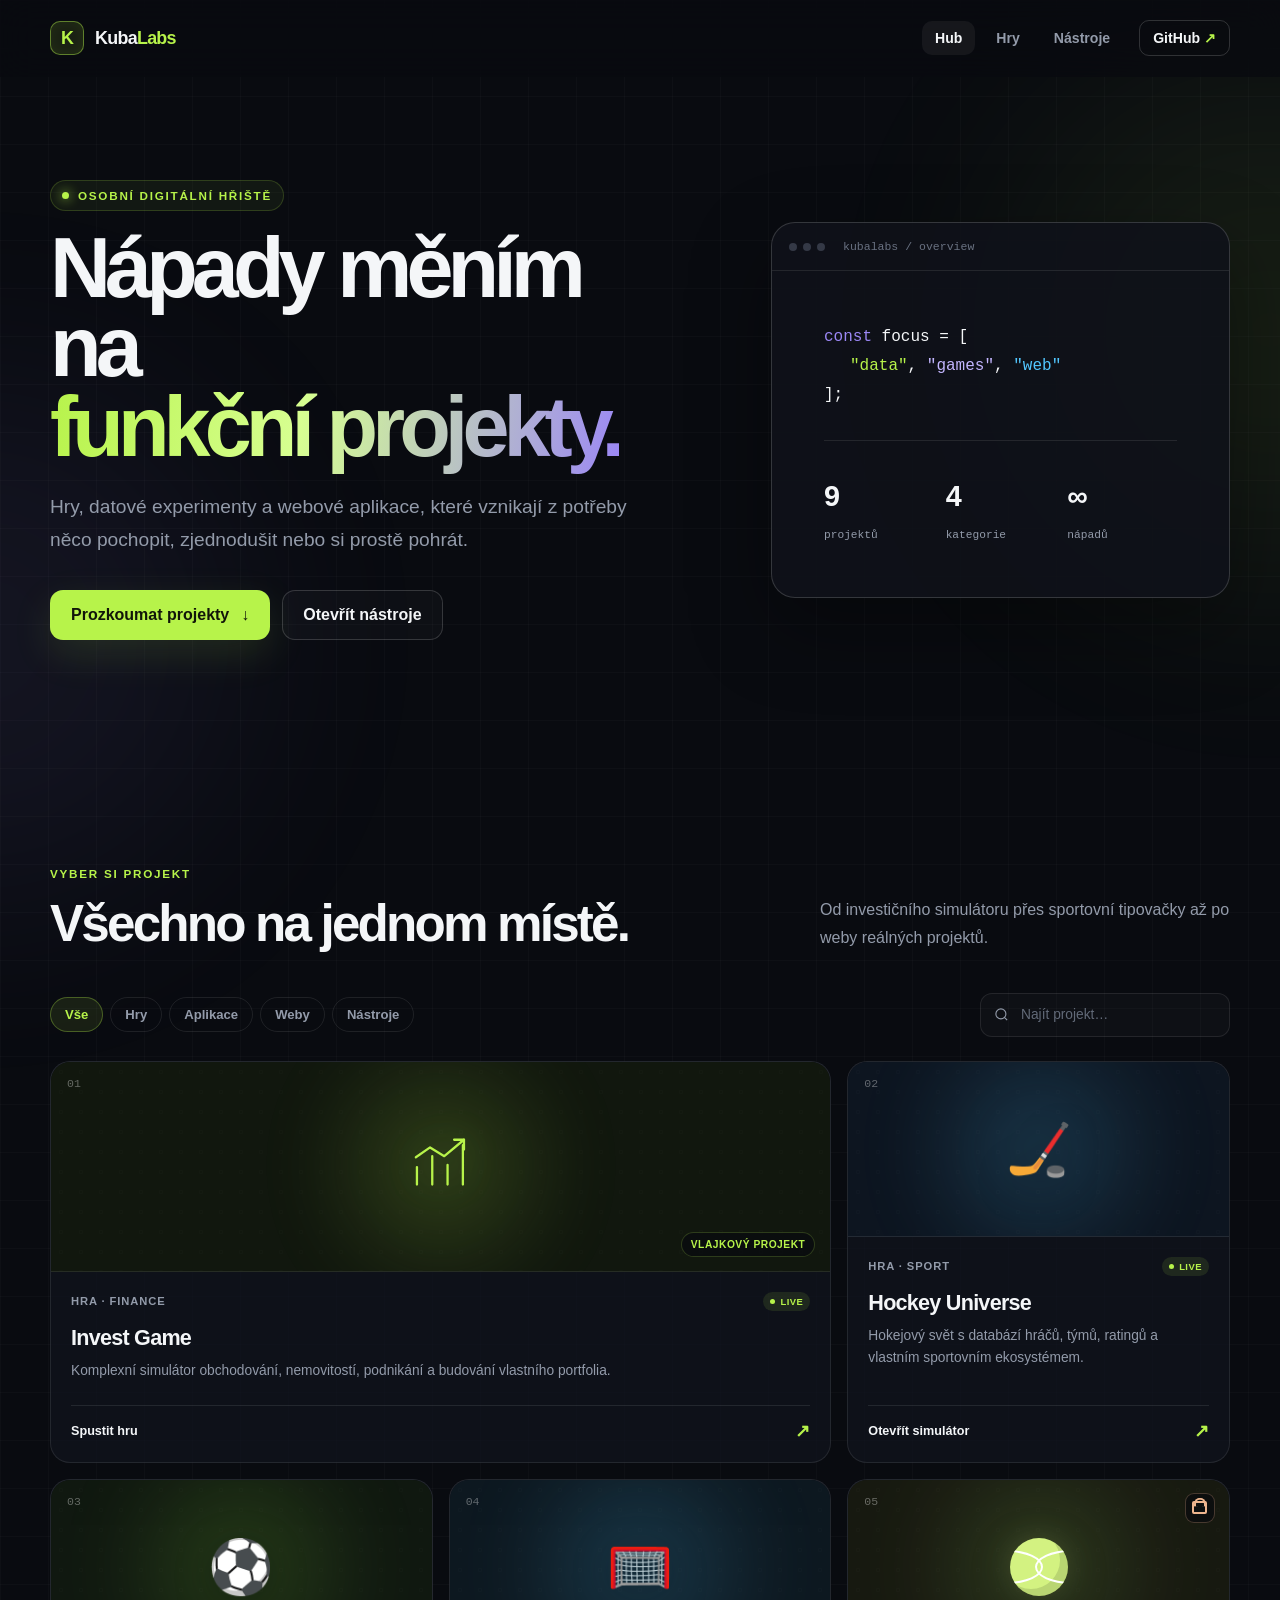
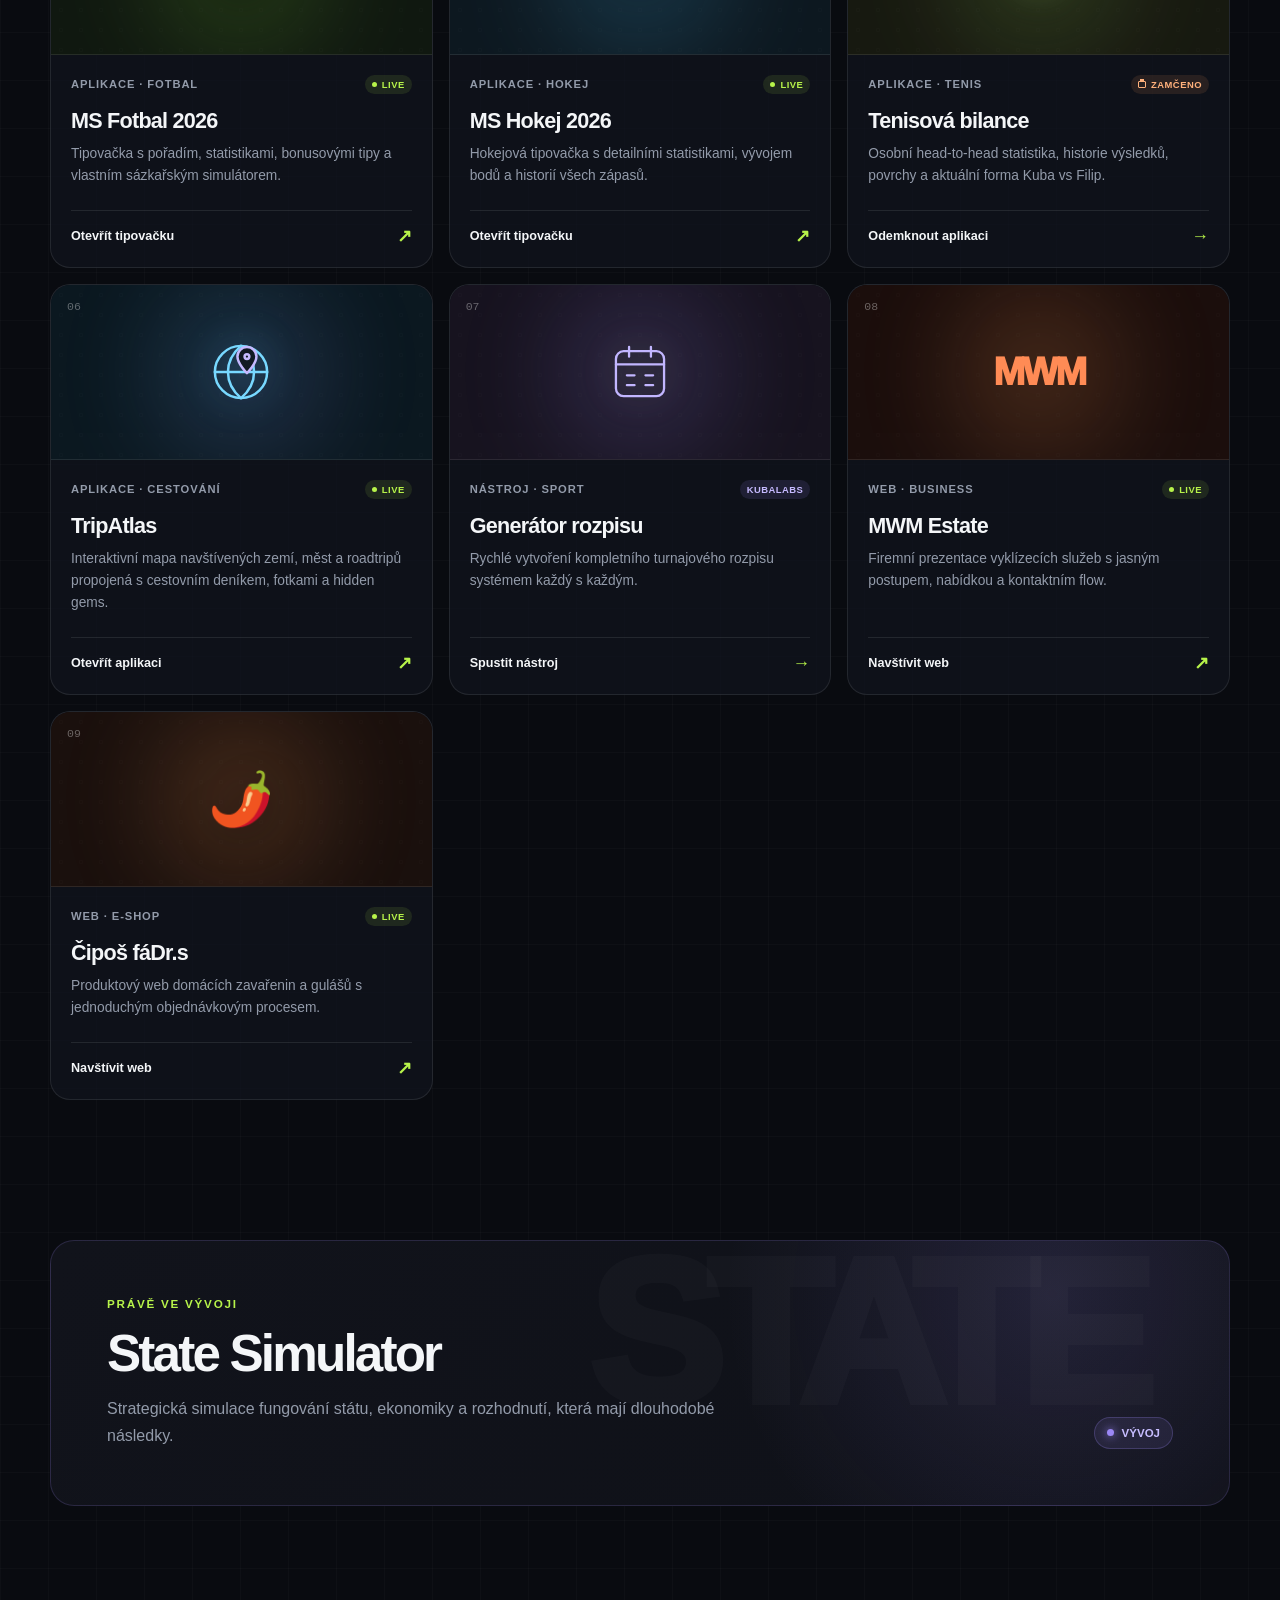
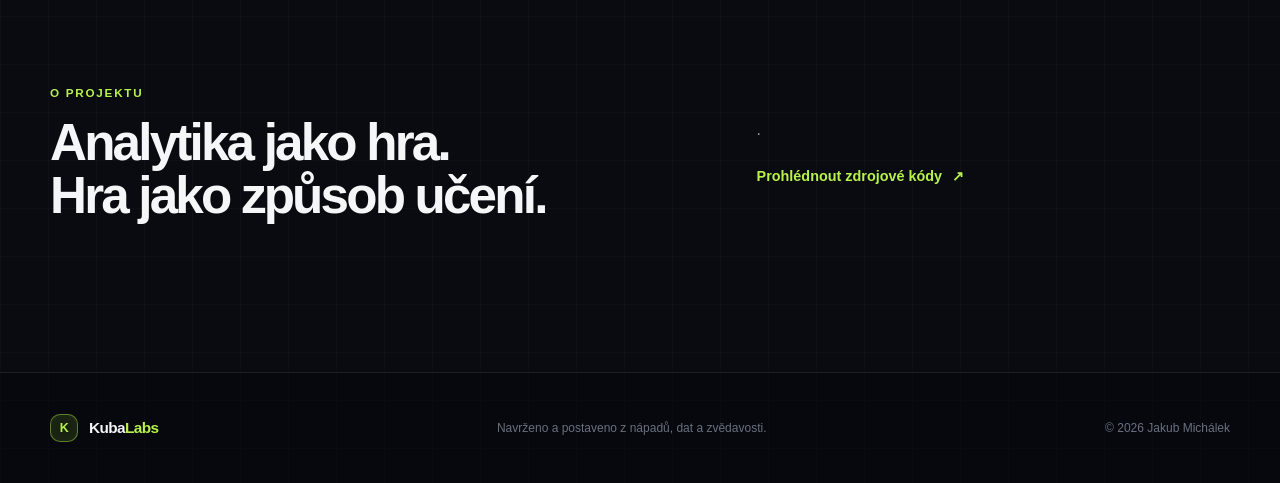
==== commit 844f40d7: "Link TripAtlas directly to the live app" ====
--- a/index.html
+++ b/index.html
@@ -162,7 +162,7 @@
           </div>
         </a>
 
-        <a class="project-card reveal" data-category="app" data-search="tripatlas cestování mapa země města výlety roadtrip deník hidden gems" href="https://github.com/jakubmich97-droid/TripAtlas" target="_blank" rel="noopener noreferrer">
+        <a class="project-card reveal" data-category="app" data-search="tripatlas cestování mapa země města výlety roadtrip deník hidden gems" href="https://jakubmich97-droid.github.io/TripAtlas/" target="_blank" rel="noopener noreferrer">
           <div class="card-visual visual-tripatlas">
             <span class="project-index">06</span>
             <svg class="visual-icon tripatlas-icon" viewBox="0 0 64 64" aria-hidden="true">
@@ -173,10 +173,10 @@
             </svg>
           </div>
           <div class="card-content">
-            <div class="card-meta"><span>Aplikace · Cestování</span><span class="development-badge">Ve vývoji</span></div>
+            <div class="card-meta"><span>Aplikace · Cestování</span><span class="live-badge">Live</span></div>
             <h3>TripAtlas</h3>
             <p>Interaktivní mapa navštívených zemí, měst a roadtripů propojená s cestovním deníkem, fotkami a hidden gems.</p>
-            <div class="card-footer"><span>Zobrazit projekt</span><span class="arrow">↗</span></div>
+            <div class="card-footer"><span>Otevřít aplikaci</span><span class="arrow">↗</span></div>
           </div>
         </a>
 
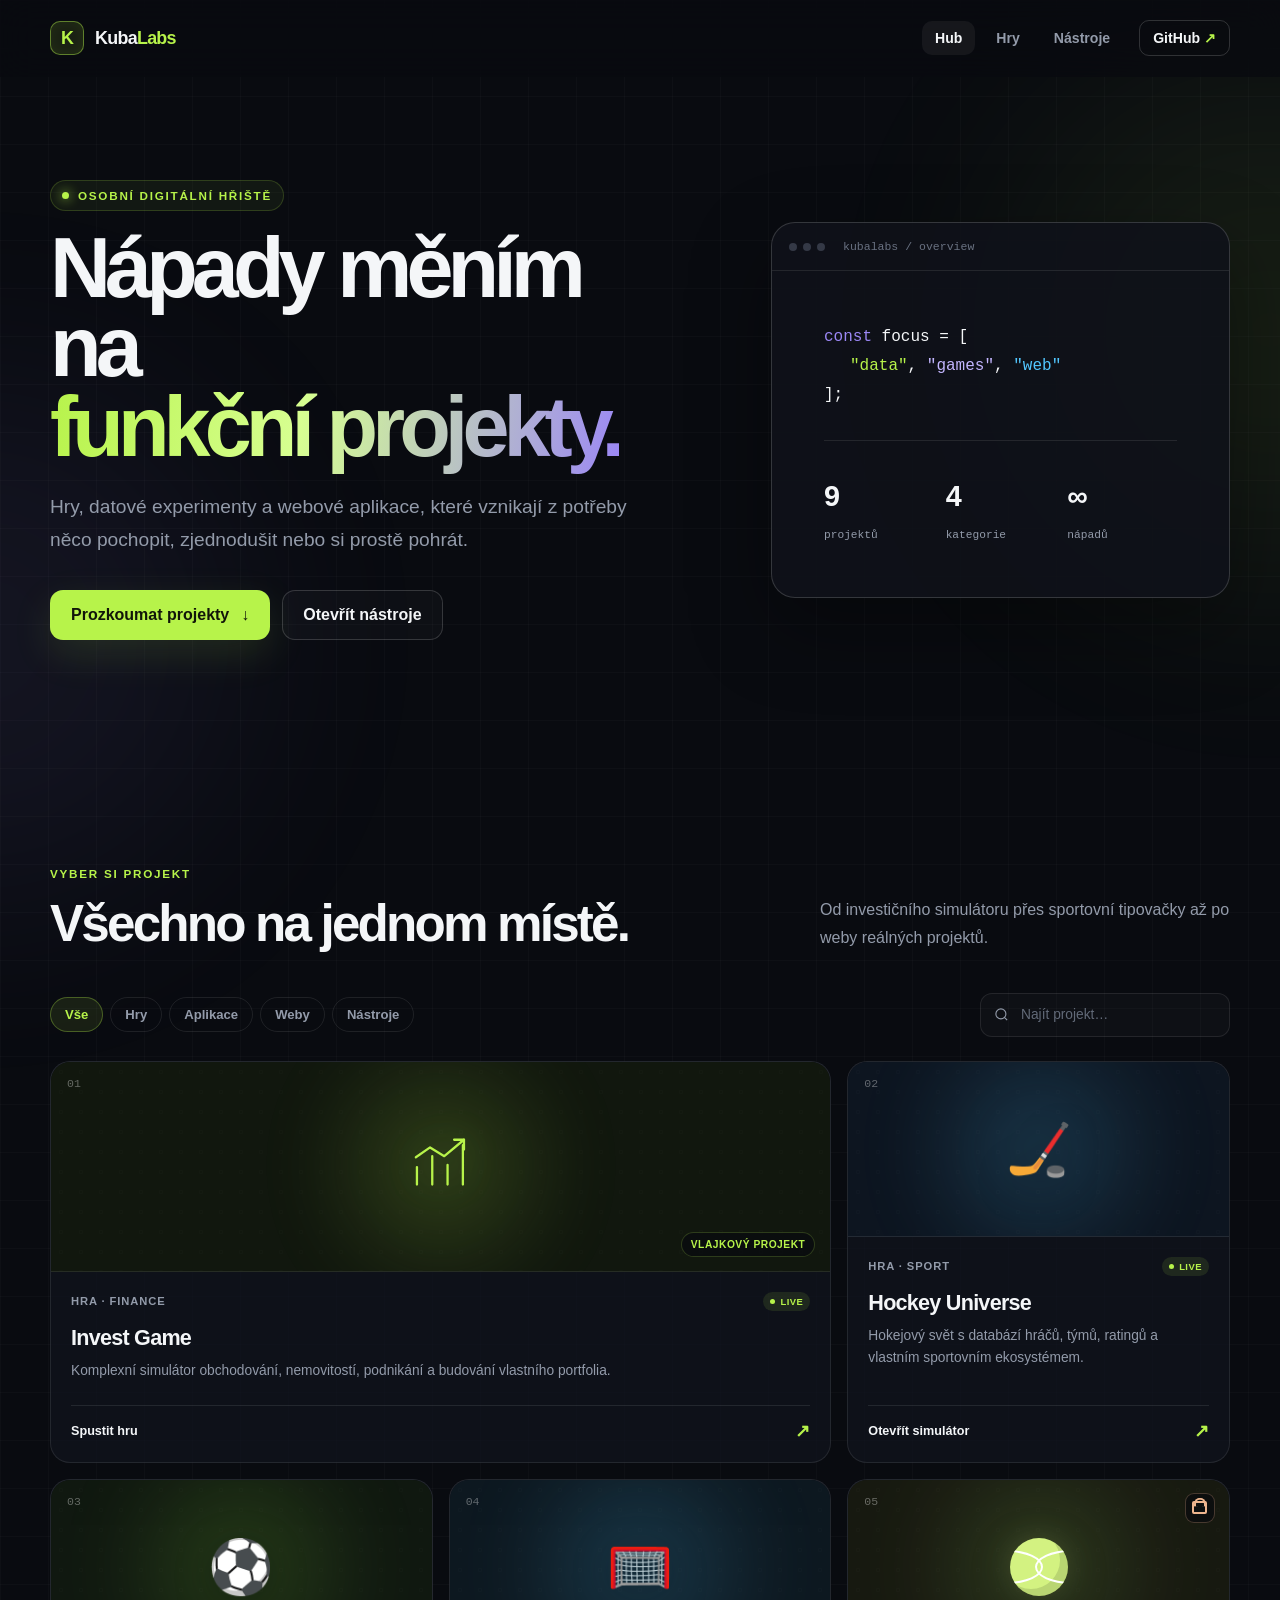
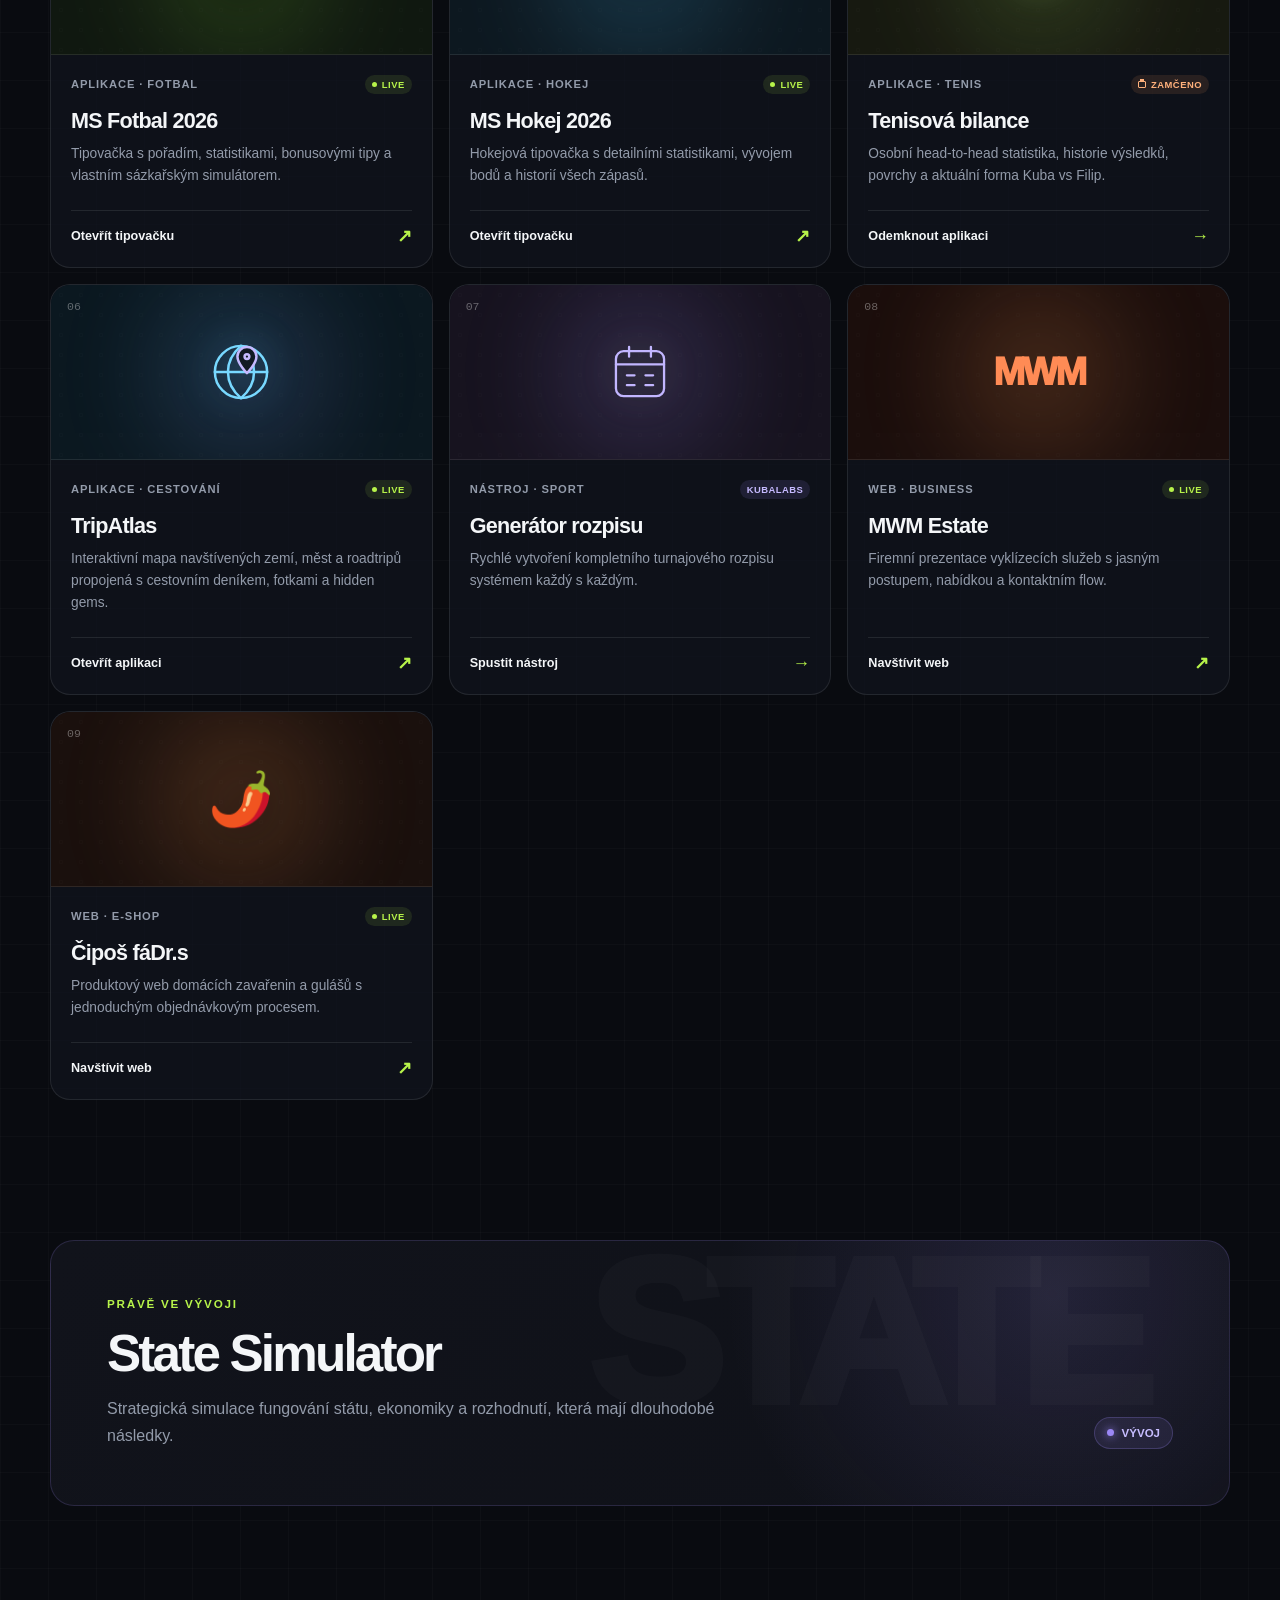
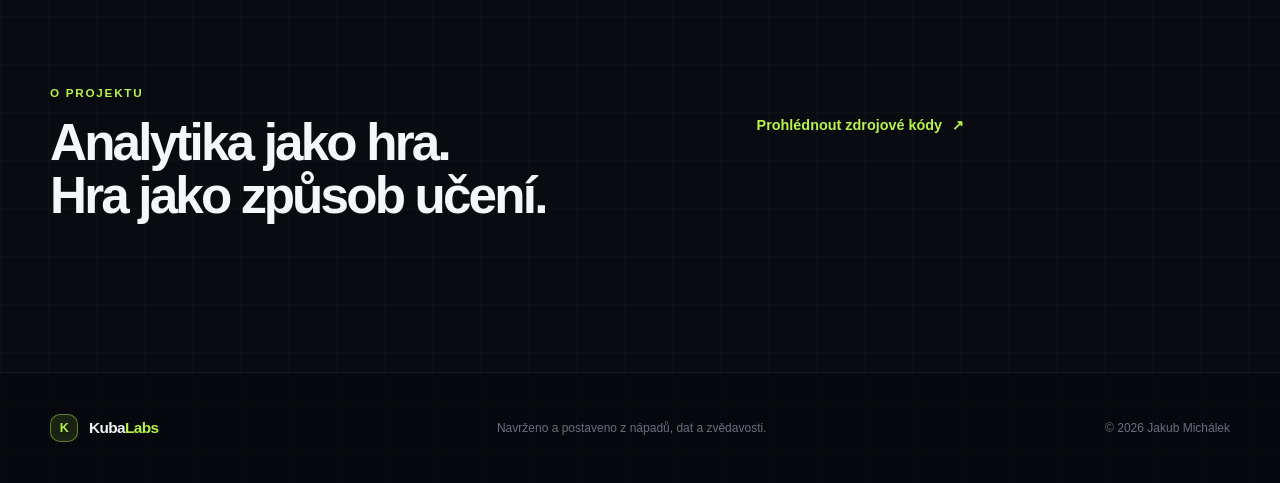
==== commit 457381cb: "Remove stray about section dot" ====
--- a/index.html
+++ b/index.html
@@ -12,8 +12,8 @@
   <title>KubaLabs | Hry, aplikace a experimenty</title>
   <link rel="icon" href="favicon.svg" type="image/svg+xml">
   <link rel="manifest" href="site.webmanifest">
-  <link rel="stylesheet" href="styles.css">
-  <script src="app.js" defer></script>
+  <link rel="stylesheet" href="styles.css?v=20260811-1">
+  <script src="app.js?v=20260811-1" defer></script>
 </head>
 <body>
   <a class="skip-link" href="#main">Přeskočit na obsah</a>
@@ -239,7 +239,7 @@
         <h2>Analytika jako hra.<br>Hra jako způsob učení.</h2>
       </div>
       <div class="about-copy">
-        <p>.</p>
+
         <a href="https://github.com/jakubmich97-droid" target="_blank" rel="noopener noreferrer">Prohlédnout zdrojové kódy <span>↗</span></a>
       </div>
     </section>
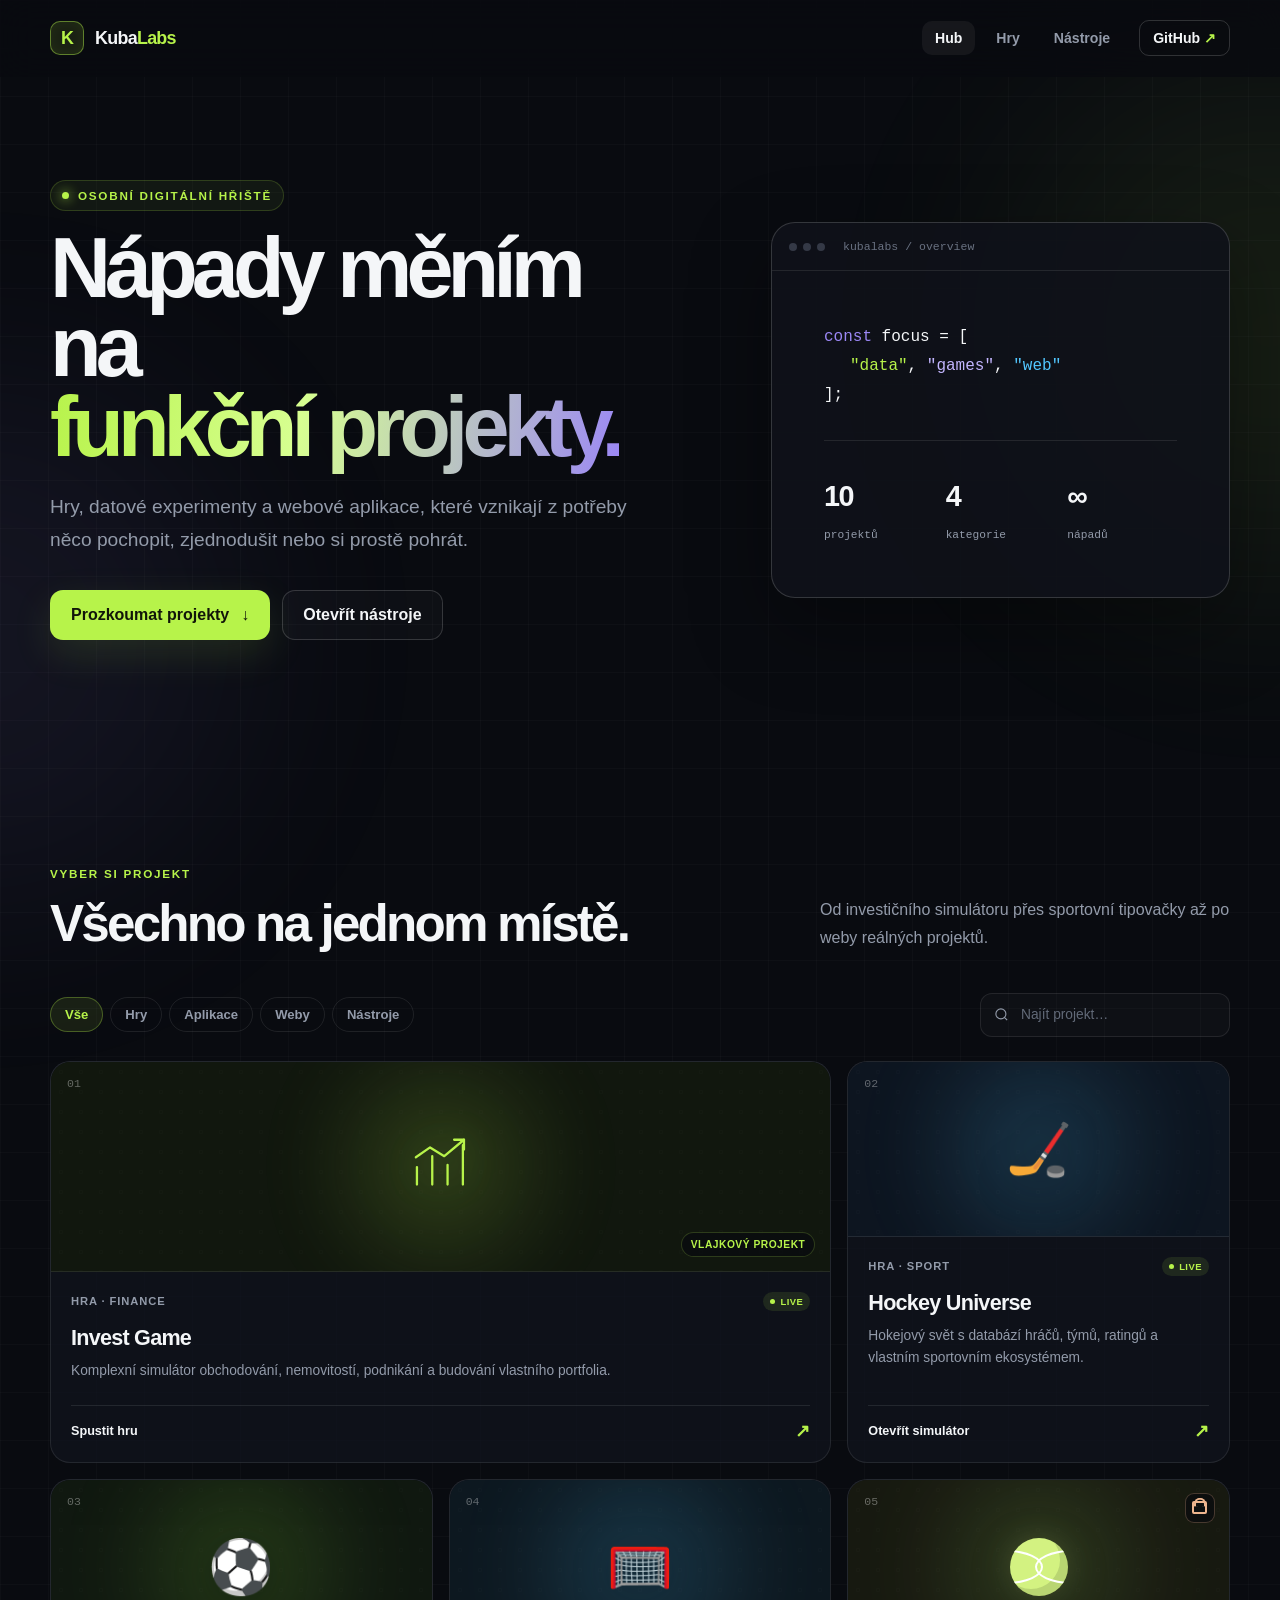
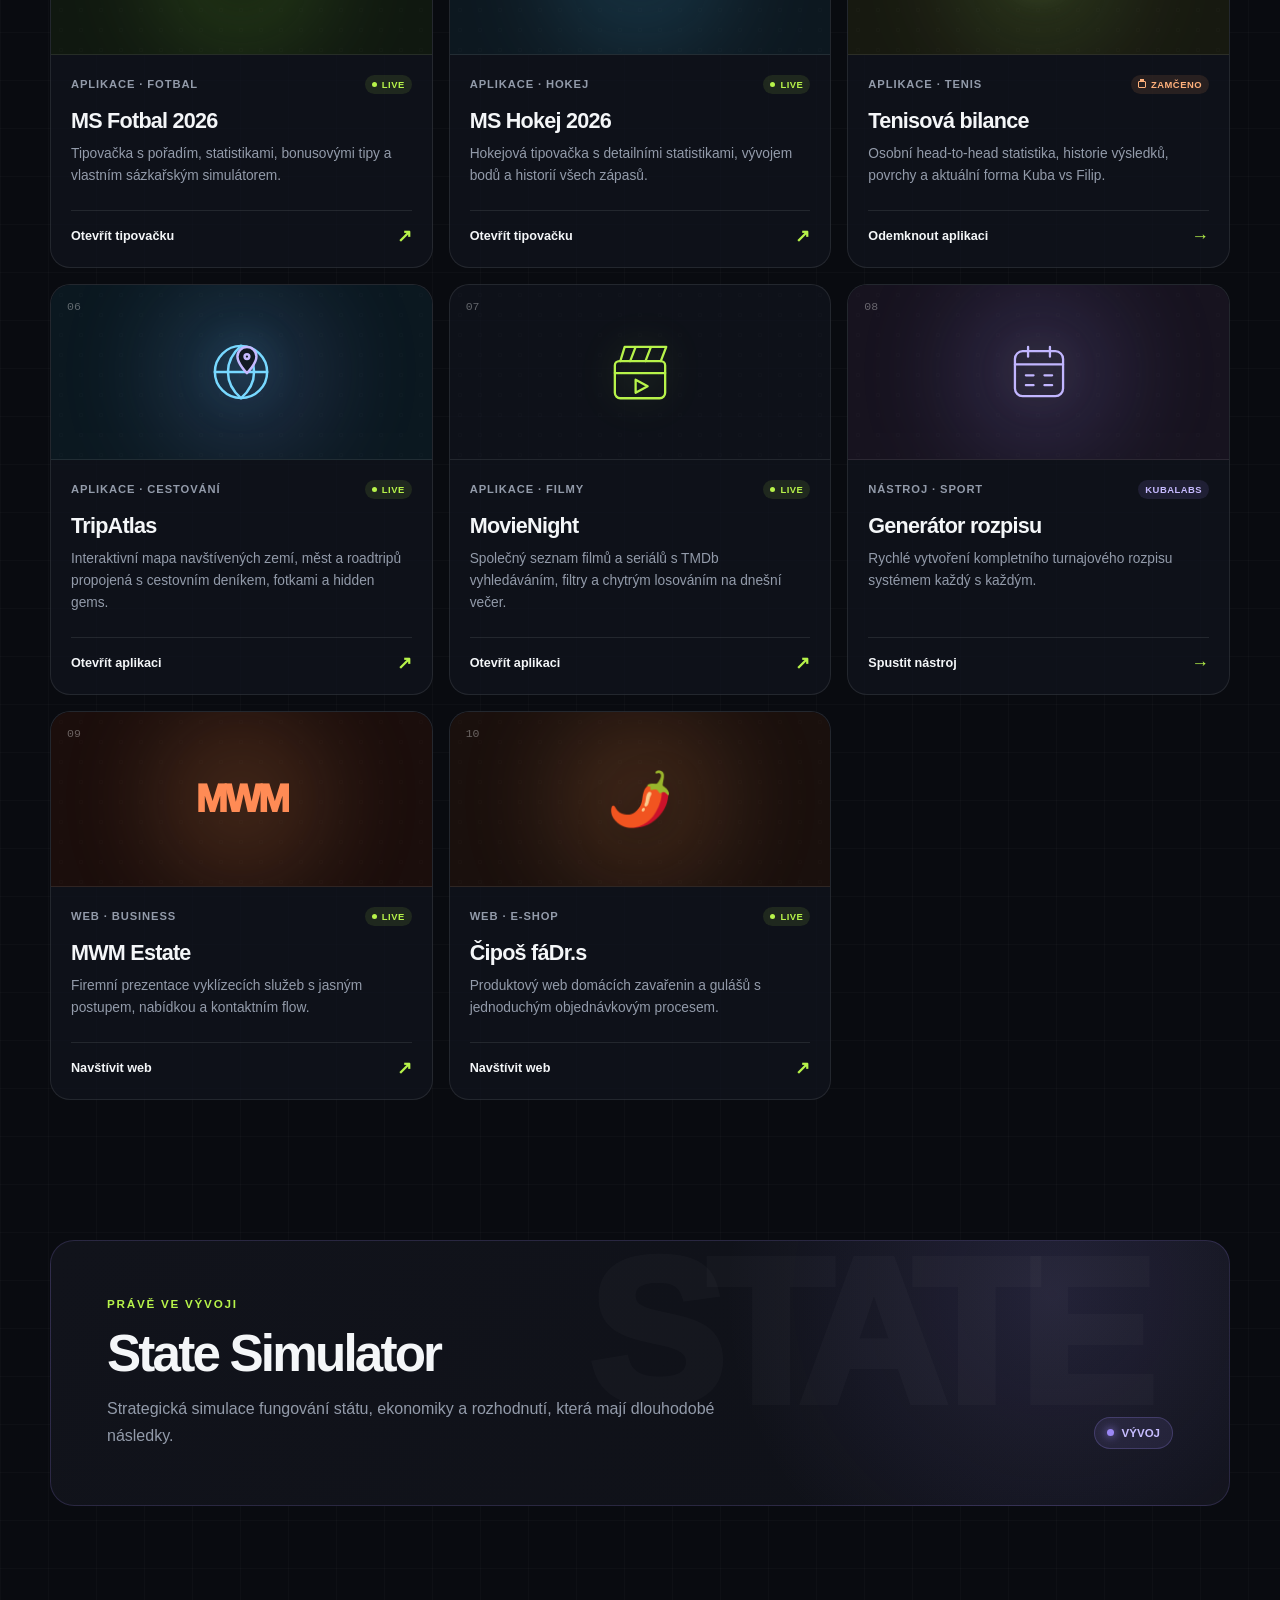
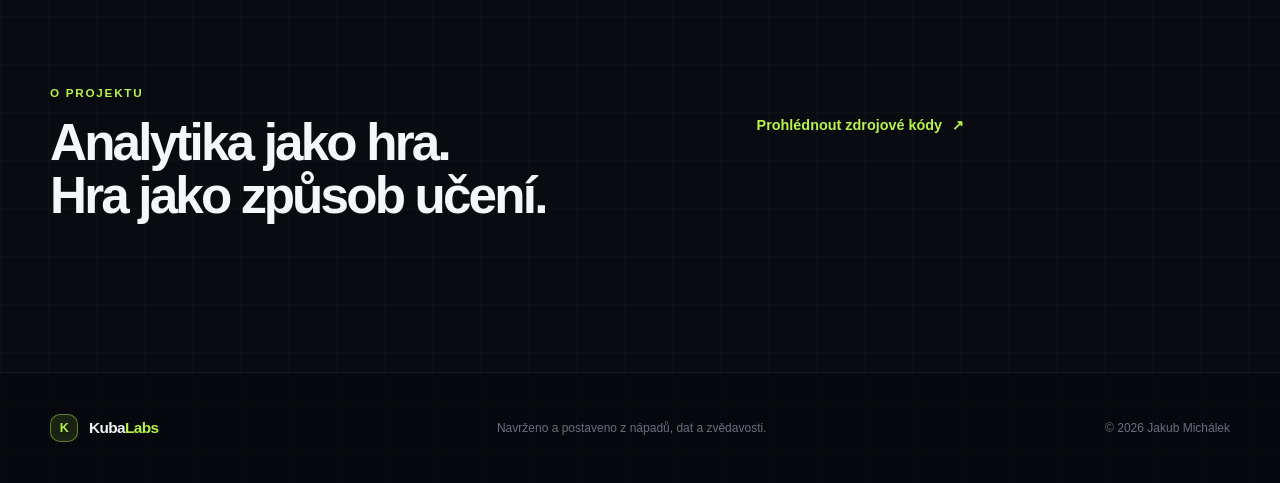
==== commit 64ed6f6f: "Add MovieNight to project hub" ====
--- a/index.html
+++ b/index.html
@@ -12,7 +12,7 @@
   <title>KubaLabs | Hry, aplikace a experimenty</title>
   <link rel="icon" href="favicon.svg" type="image/svg+xml">
   <link rel="manifest" href="site.webmanifest">
-  <link rel="stylesheet" href="styles.css?v=20260811-1">
+  <link rel="stylesheet" href="styles.css?v=20260811-2">
   <script src="app.js?v=20260811-1" defer></script>
 </head>
 <body>
@@ -62,7 +62,7 @@
           <p>];</p>
           <div class="console-divider"></div>
           <div class="mini-stats">
-            <div><strong>9</strong><span>projektů</span></div>
+            <div><strong>10</strong><span>projektů</span></div>
             <div><strong>4</strong><span>kategorie</span></div>
             <div><strong>∞</strong><span>nápadů</span></div>
           </div>
@@ -180,9 +180,26 @@
           </div>
         </a>
 
+        <a class="project-card reveal" data-category="app" data-search="movienight filmy seriály tmdb losování večer seznam hodnocení žánry" href="https://jakubmich97-droid.github.io/MovieNight/#top" target="_blank" rel="noopener noreferrer">
+          <div class="card-visual visual-movie">
+            <span class="project-index">07</span>
+            <svg class="visual-icon movie-icon" viewBox="0 0 64 64" aria-hidden="true">
+              <path d="M13 22h38a4 4 0 0 1 4 4v25a5 5 0 0 1-5 5H14a5 5 0 0 1-5-5V26a4 4 0 0 1 4-4Z"/>
+              <path d="M9 33h46M14 22l4-13h38l-5 13M28 9l-5 13M42 9l-5 13"/>
+              <path class="movie-play" d="m28 39 11 6-11 6Z"/>
+            </svg>
+          </div>
+          <div class="card-content">
+            <div class="card-meta"><span>Aplikace · Filmy</span><span class="live-badge">Live</span></div>
+            <h3>MovieNight</h3>
+            <p>Společný seznam filmů a seriálů s TMDb vyhledáváním, filtry a chytrým losováním na dnešní večer.</p>
+            <div class="card-footer"><span>Otevřít aplikaci</span><span class="arrow">↗</span></div>
+          </div>
+        </a>
+
         <a class="project-card reveal" data-category="tool" data-search="generátor rozpis turnaj týmy každý s každým" href="rozpis.html">
           <div class="card-visual visual-schedule">
-            <span class="project-index">07</span>
+            <span class="project-index">08</span>
             <svg class="visual-icon" viewBox="0 0 64 64" aria-hidden="true"><rect x="10" y="13" width="44" height="41" rx="7"/><path d="M10 25h44M22 9v9M42 9v9M20 35h7m10 0h7m-24 9h7m10 0h7"/></svg>
           </div>
           <div class="card-content">
@@ -195,7 +212,7 @@
 
         <a class="project-card reveal" data-category="web" data-search="mwm estate vyklízení nemovitostí web firma" href="https://vyklizenimwm.cz/" target="_blank" rel="noopener noreferrer">
           <div class="card-visual visual-mwm">
-            <span class="project-index">08</span>
+            <span class="project-index">09</span>
             <span class="word-glyph" aria-hidden="true">MWM</span>
           </div>
           <div class="card-content">
@@ -208,7 +225,7 @@
 
         <a class="project-card reveal" data-category="web" data-search="čipoš domácí zavařeniny guláš eshop objednávka" href="https://jakubmich97-droid.github.io/ciposfadrs/" target="_blank" rel="noopener noreferrer">
           <div class="card-visual visual-food">
-            <span class="project-index">09</span>
+            <span class="project-index">10</span>
             <span class="sport-glyph" aria-hidden="true">🌶️</span>
           </div>
           <div class="card-content">
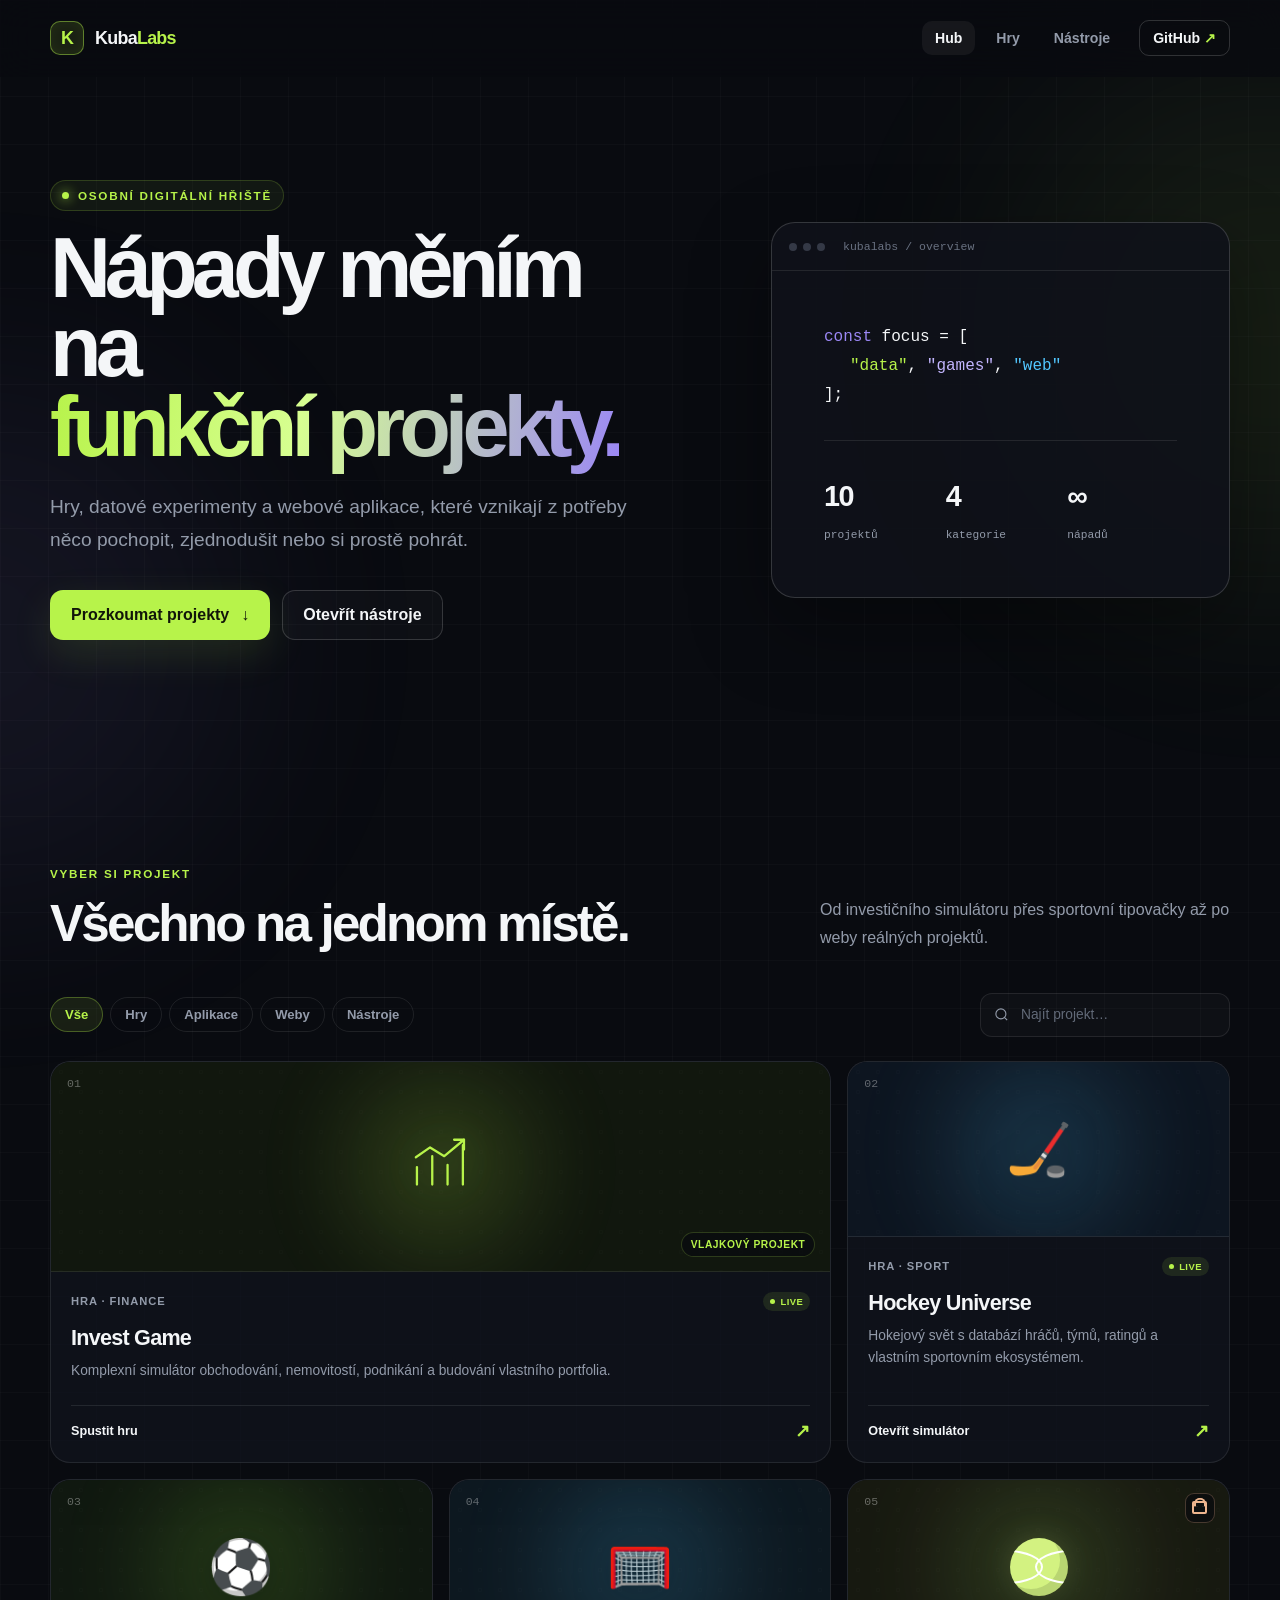
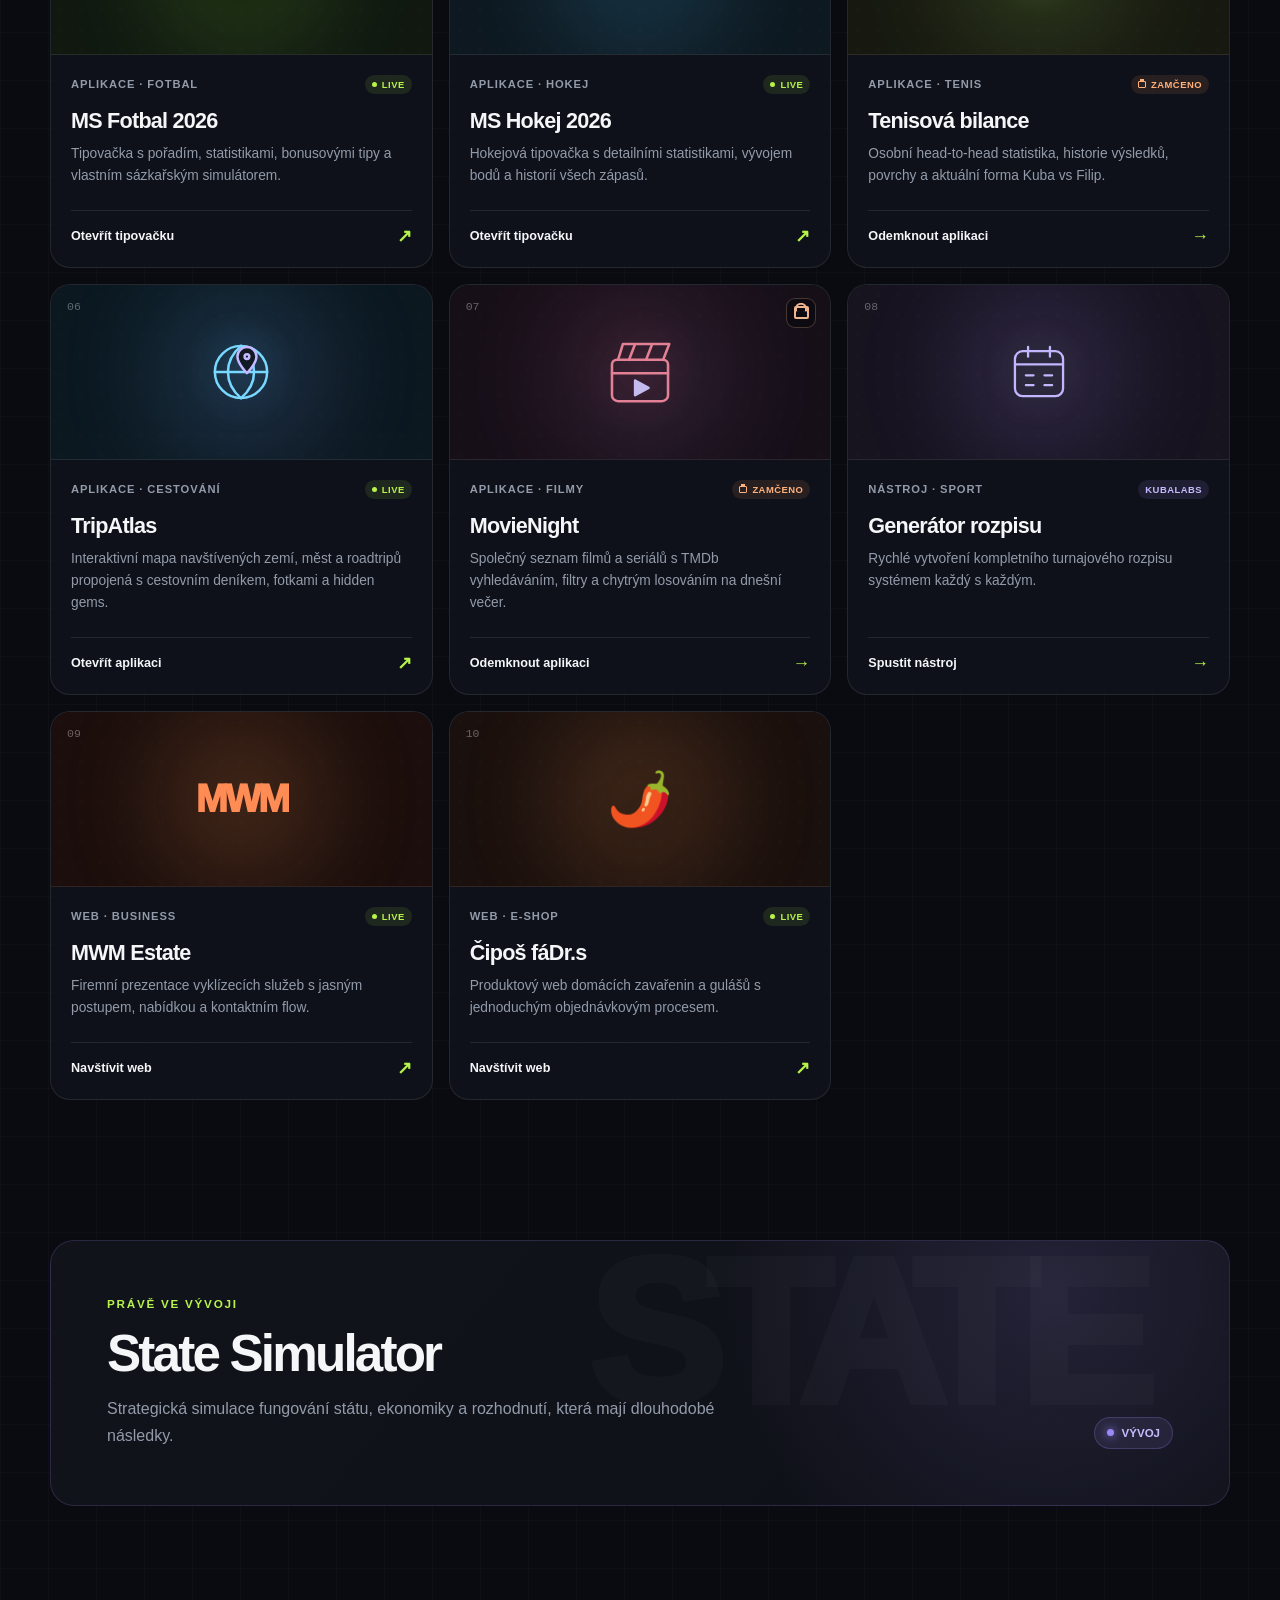
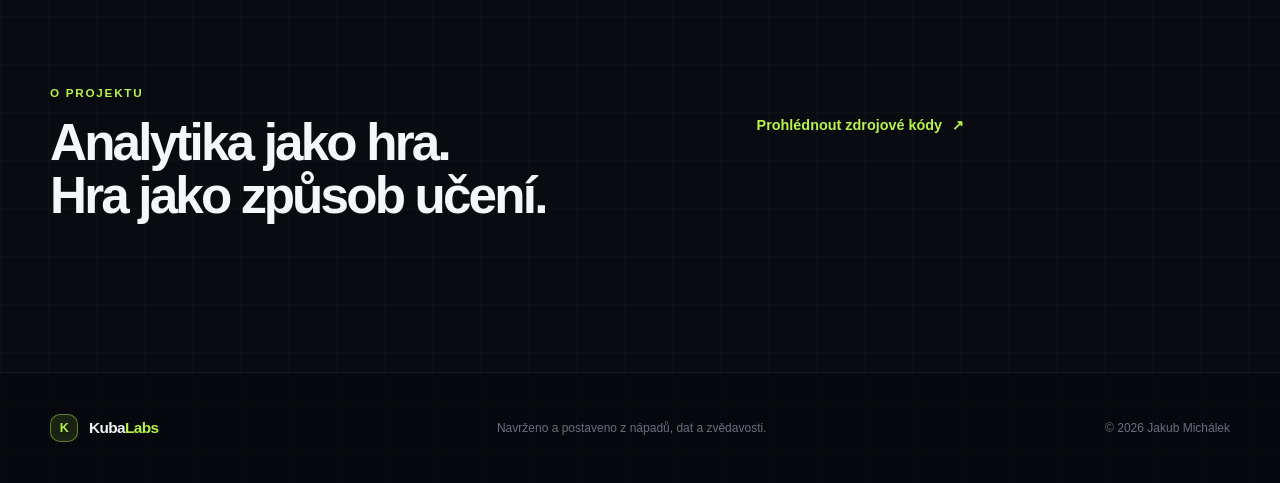
==== commit 4b73b55e: "Lock MovieNight behind password" ====
--- a/index.html
+++ b/index.html
@@ -13,7 +13,7 @@
   <link rel="icon" href="favicon.svg" type="image/svg+xml">
   <link rel="manifest" href="site.webmanifest">
   <link rel="stylesheet" href="styles.css?v=20260811-2">
-  <script src="app.js?v=20260811-1" defer></script>
+  <script src="app.js?v=20260811-2" defer></script>
 </head>
 <body>
   <a class="skip-link" href="#main">Přeskočit na obsah</a>
@@ -180,9 +180,10 @@
           </div>
         </a>
 
-        <a class="project-card reveal" data-category="app" data-search="movienight filmy seriály tmdb losování večer seznam hodnocení žánry" href="https://jakubmich97-droid.github.io/MovieNight/#top" target="_blank" rel="noopener noreferrer">
+        <a class="project-card locked-card reveal" data-category="app" data-search="movienight filmy seriály tmdb losování večer seznam hodnocení žánry" data-protected-app="movienight" href="https://jakubmich97-droid.github.io/MovieNight/#top" target="_blank" rel="noopener noreferrer" aria-label="MovieNight – aplikace chráněná heslem">
           <div class="card-visual visual-movie">
             <span class="project-index">07</span>
+            <span class="card-lock" aria-hidden="true"></span>
             <svg class="visual-icon movie-icon" viewBox="0 0 64 64" aria-hidden="true">
               <path d="M13 22h38a4 4 0 0 1 4 4v25a5 5 0 0 1-5 5H14a5 5 0 0 1-5-5V26a4 4 0 0 1 4-4Z"/>
               <path d="M9 33h46M14 22l4-13h38l-5 13M28 9l-5 13M42 9l-5 13"/>
@@ -190,10 +191,10 @@
             </svg>
           </div>
           <div class="card-content">
-            <div class="card-meta"><span>Aplikace · Filmy</span><span class="live-badge">Live</span></div>
+            <div class="card-meta"><span>Aplikace · Filmy</span><span class="locked-badge">Zamčeno</span></div>
             <h3>MovieNight</h3>
             <p>Společný seznam filmů a seriálů s TMDb vyhledáváním, filtry a chytrým losováním na dnešní večer.</p>
-            <div class="card-footer"><span>Otevřít aplikaci</span><span class="arrow">↗</span></div>
+            <div class="card-footer"><span>Odemknout aplikaci</span><span class="arrow">→</span></div>
           </div>
         </a>
 
--- a/styles.css
+++ b/styles.css
@@ -409,6 +409,8 @@
 .visual-tennis { background: #17190d; }
 .visual-tripatlas { background: #0b1820; }
 .visual-tripatlas::before { background: linear-gradient(135deg, var(--blue), var(--violet)); }
+.visual-movie { background: #180e1b; }
+.visual-movie::before { background: linear-gradient(135deg, #ff4d73, var(--violet)); }
 .visual-schedule { background: #17131f; }
 .visual-schedule::before { background: var(--violet); }
 .visual-mwm { background: #1b0e0c; }
@@ -442,6 +444,15 @@
 }
 .tripatlas-icon .map-pin {
   fill: #111923;
+  stroke: #c5b9ff;
+}
+.visual-movie .movie-icon {
+  width: 78px;
+  stroke: #ff7894;
+  filter: drop-shadow(0 0 18px rgba(255,77,115,.28));
+}
+.movie-icon .movie-play {
+  fill: #c5b9ff;
   stroke: #c5b9ff;
 }
 .sport-glyph {
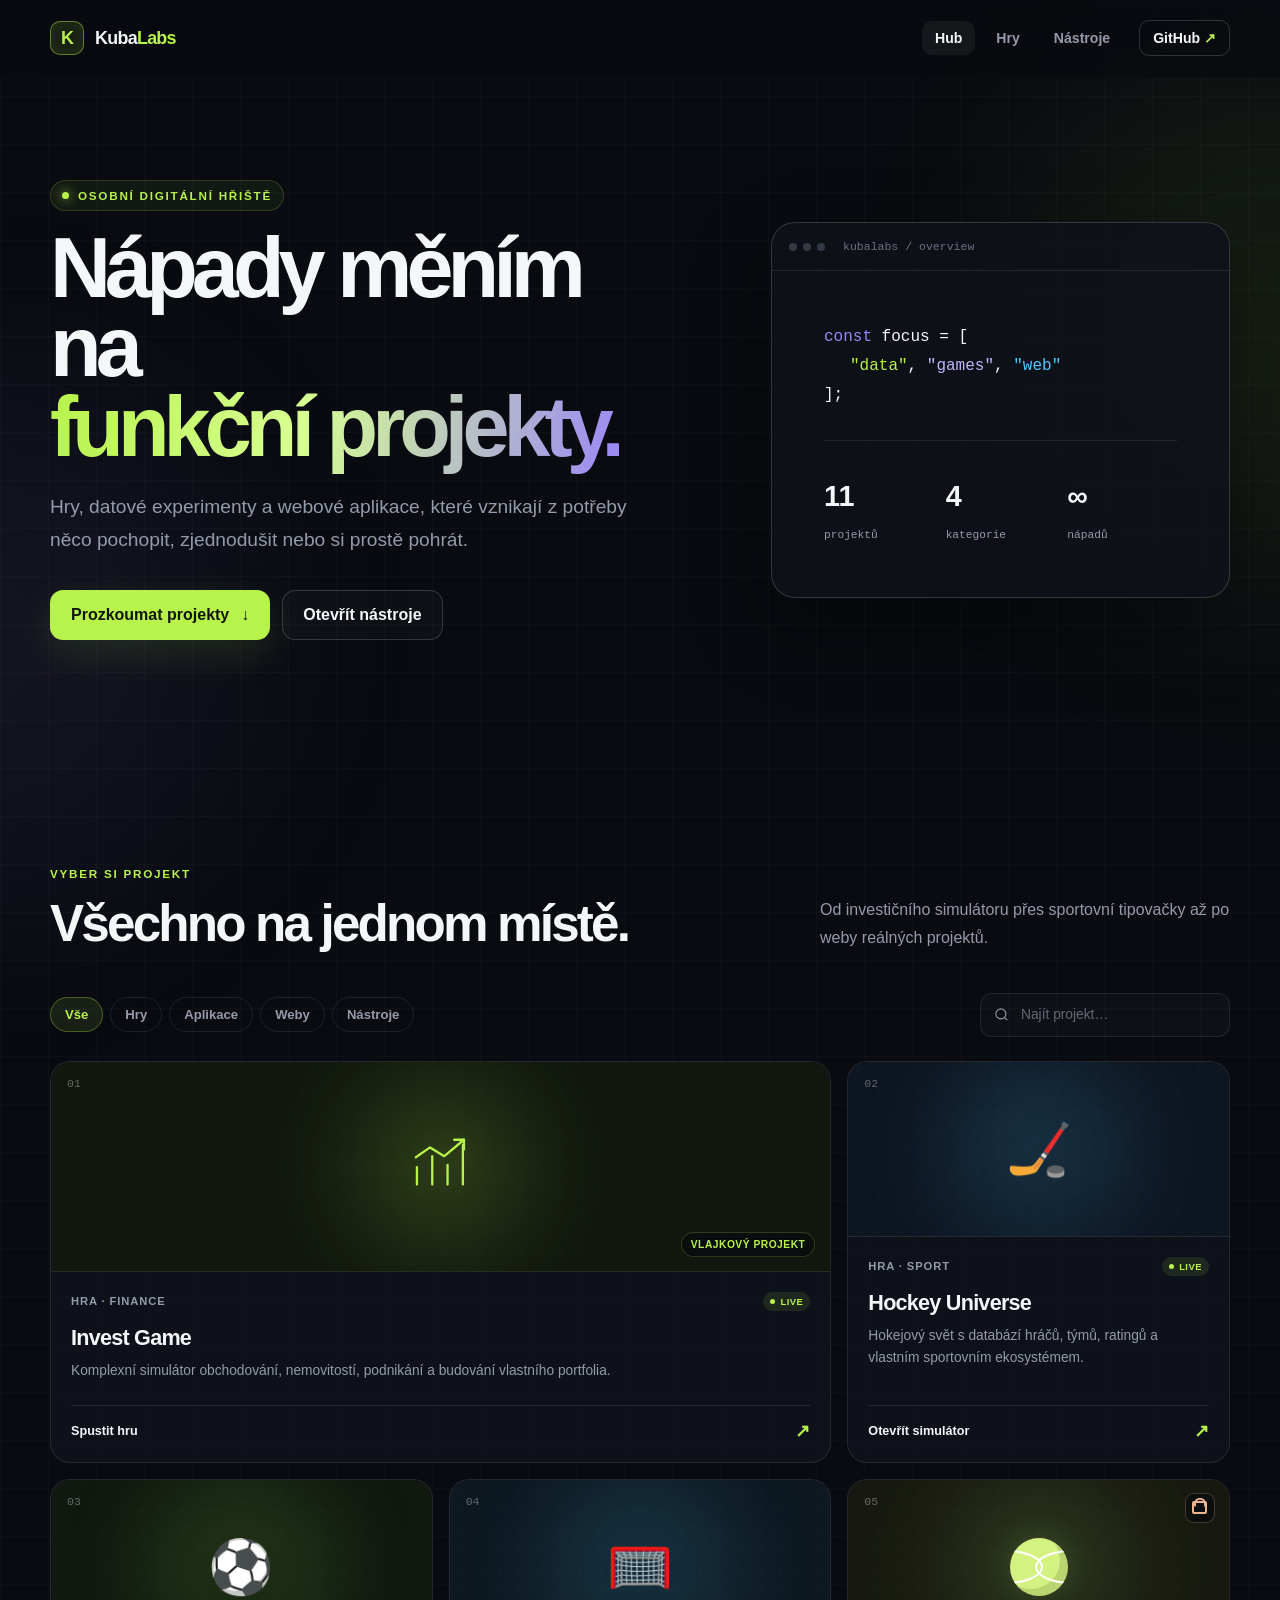
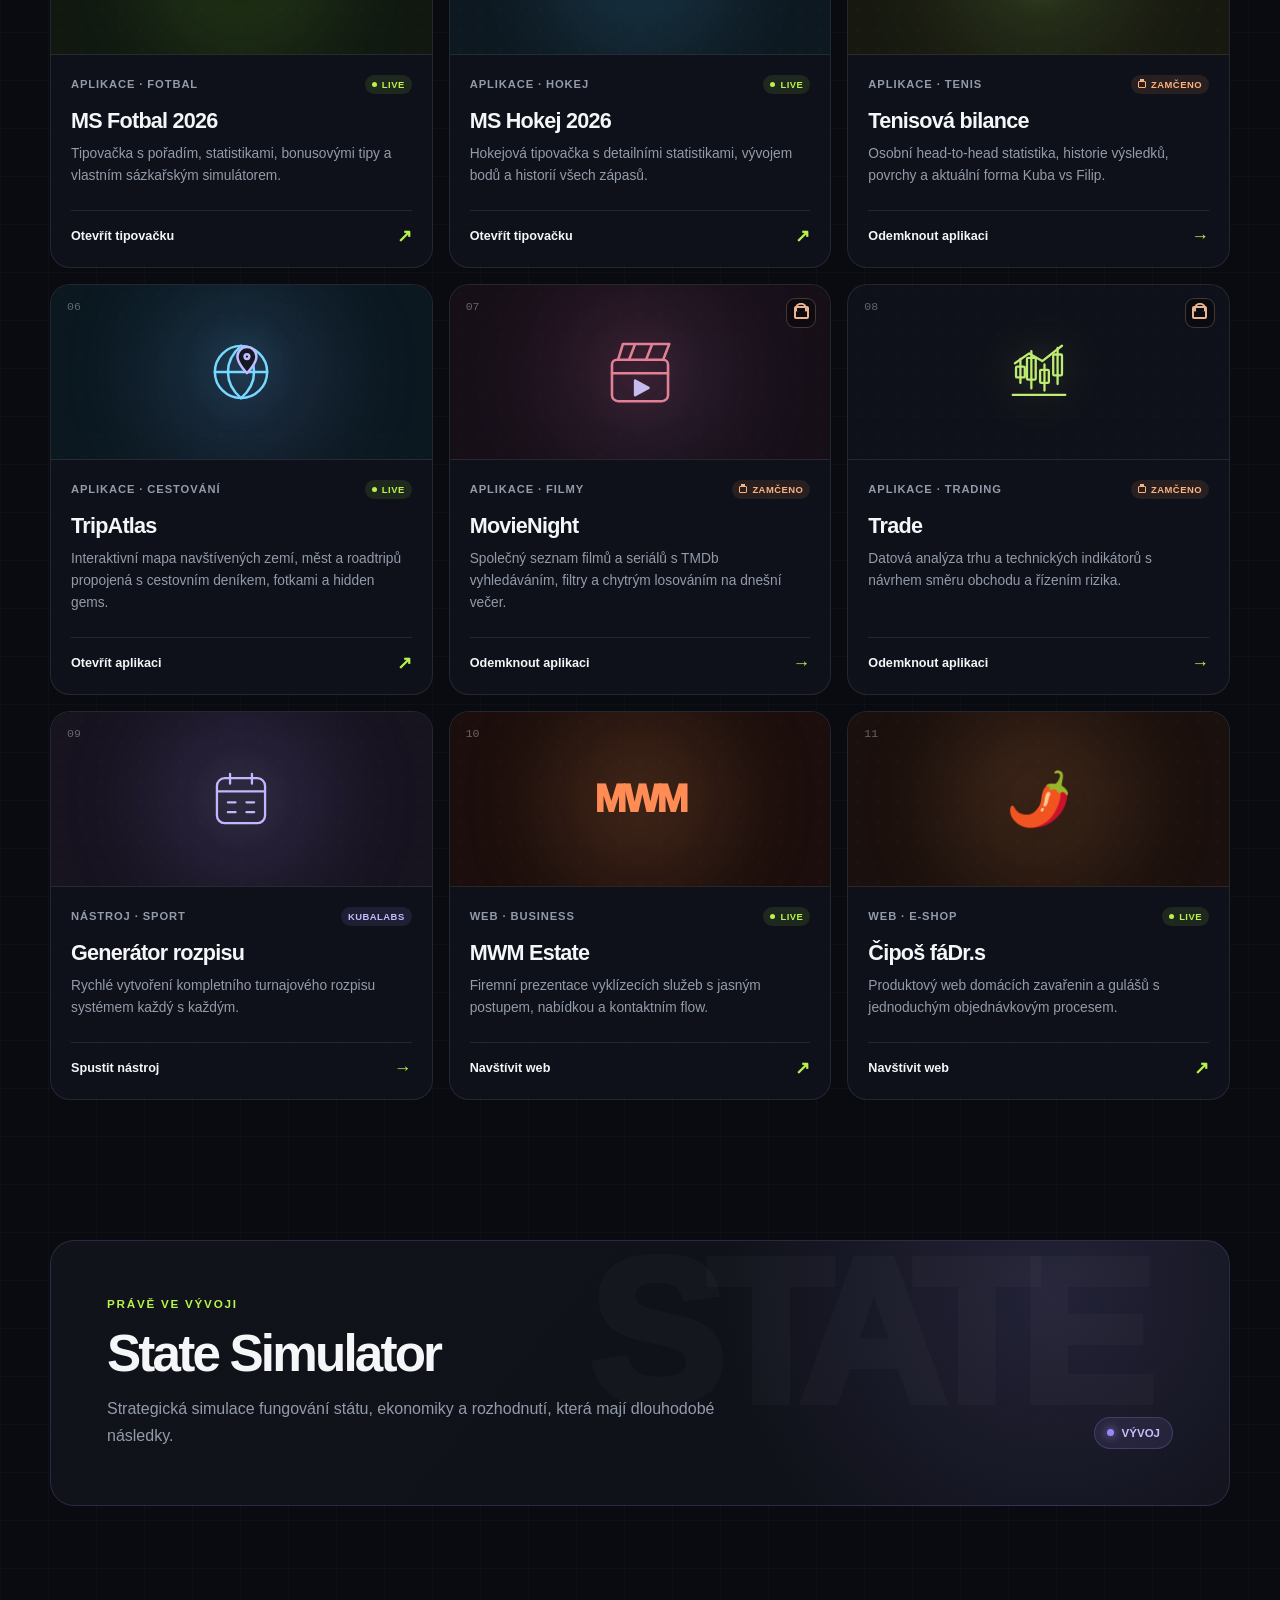
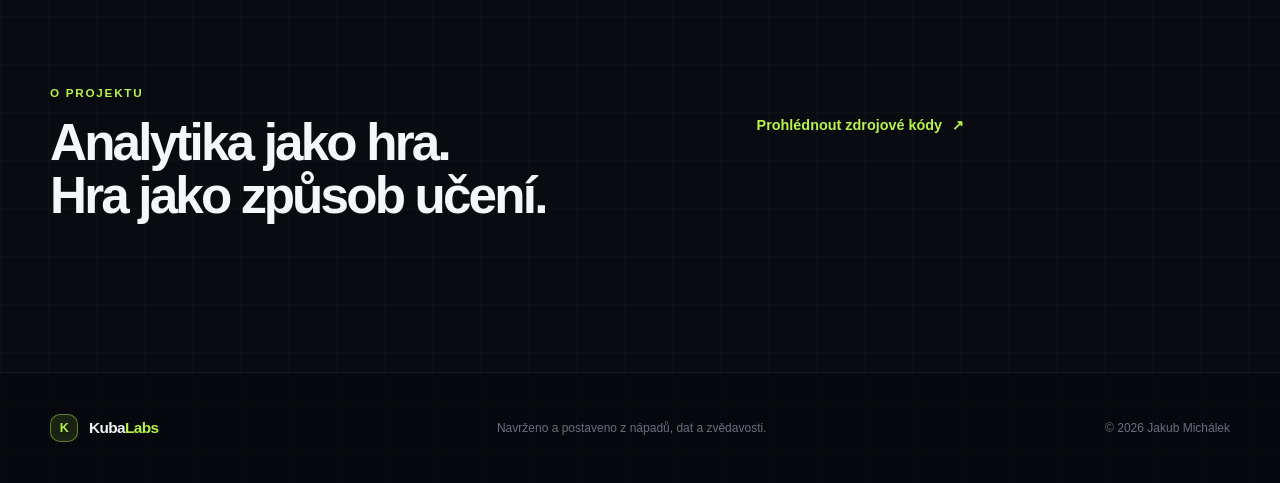
==== commit 55707261: "Add locked Trade app to project hub" ====
--- a/index.html
+++ b/index.html
@@ -12,8 +12,8 @@
   <title>KubaLabs | Hry, aplikace a experimenty</title>
   <link rel="icon" href="favicon.svg" type="image/svg+xml">
   <link rel="manifest" href="site.webmanifest">
-  <link rel="stylesheet" href="styles.css?v=20260811-2">
-  <script src="app.js?v=20260811-2" defer></script>
+  <link rel="stylesheet" href="styles.css?v=20260817-1">
+  <script src="app.js?v=20260817-1" defer></script>
 </head>
 <body>
   <a class="skip-link" href="#main">Přeskočit na obsah</a>
@@ -62,7 +62,7 @@
           <p>];</p>
           <div class="console-divider"></div>
           <div class="mini-stats">
-            <div><strong>10</strong><span>projektů</span></div>
+            <div><strong>11</strong><span>projektů</span></div>
             <div><strong>4</strong><span>kategorie</span></div>
             <div><strong>∞</strong><span>nápadů</span></div>
           </div>
@@ -198,9 +198,31 @@
           </div>
         </a>
 
+        <a class="project-card locked-card reveal" data-category="app" data-search="trade trading analýza trh svíčky indikátory signál doporučení obchod risk management" data-protected-app="trade" href="https://jakubmich97-droid.github.io/trade/" target="_blank" rel="noopener noreferrer" aria-label="Trade – aplikace chráněná heslem">
+          <div class="card-visual visual-trade">
+            <span class="project-index">08</span>
+            <span class="card-lock" aria-hidden="true"></span>
+            <svg class="visual-icon trade-icon" viewBox="0 0 64 64" aria-hidden="true">
+              <path d="M8 53h48"/>
+              <path d="M15 42V20m10 27V13m12 36V25m12 18V10"/>
+              <rect x="11" y="27" width="8" height="10" rx="1"/>
+              <rect x="21" y="19" width="8" height="20" rx="1"/>
+              <rect x="33" y="30" width="8" height="12" rx="1"/>
+              <rect x="45" y="16" width="8" height="19" rx="1"/>
+              <path class="trade-trend" d="m10 24 13-9 12 7 18-14"/>
+            </svg>
+          </div>
+          <div class="card-content">
+            <div class="card-meta"><span>Aplikace · Trading</span><span class="locked-badge">Zamčeno</span></div>
+            <h3>Trade</h3>
+            <p>Datová analýza trhu a technických indikátorů s návrhem směru obchodu a řízením rizika.</p>
+            <div class="card-footer"><span>Odemknout aplikaci</span><span class="arrow">→</span></div>
+          </div>
+        </a>
+
         <a class="project-card reveal" data-category="tool" data-search="generátor rozpis turnaj týmy každý s každým" href="rozpis.html">
           <div class="card-visual visual-schedule">
-            <span class="project-index">08</span>
+            <span class="project-index">09</span>
             <svg class="visual-icon" viewBox="0 0 64 64" aria-hidden="true"><rect x="10" y="13" width="44" height="41" rx="7"/><path d="M10 25h44M22 9v9M42 9v9M20 35h7m10 0h7m-24 9h7m10 0h7"/></svg>
           </div>
           <div class="card-content">
@@ -213,7 +235,7 @@
 
         <a class="project-card reveal" data-category="web" data-search="mwm estate vyklízení nemovitostí web firma" href="https://vyklizenimwm.cz/" target="_blank" rel="noopener noreferrer">
           <div class="card-visual visual-mwm">
-            <span class="project-index">09</span>
+            <span class="project-index">10</span>
             <span class="word-glyph" aria-hidden="true">MWM</span>
           </div>
           <div class="card-content">
@@ -226,7 +248,7 @@
 
         <a class="project-card reveal" data-category="web" data-search="čipoš domácí zavařeniny guláš eshop objednávka" href="https://jakubmich97-droid.github.io/ciposfadrs/" target="_blank" rel="noopener noreferrer">
           <div class="card-visual visual-food">
-            <span class="project-index">10</span>
+            <span class="project-index">11</span>
             <span class="sport-glyph" aria-hidden="true">🌶️</span>
           </div>
           <div class="card-content">
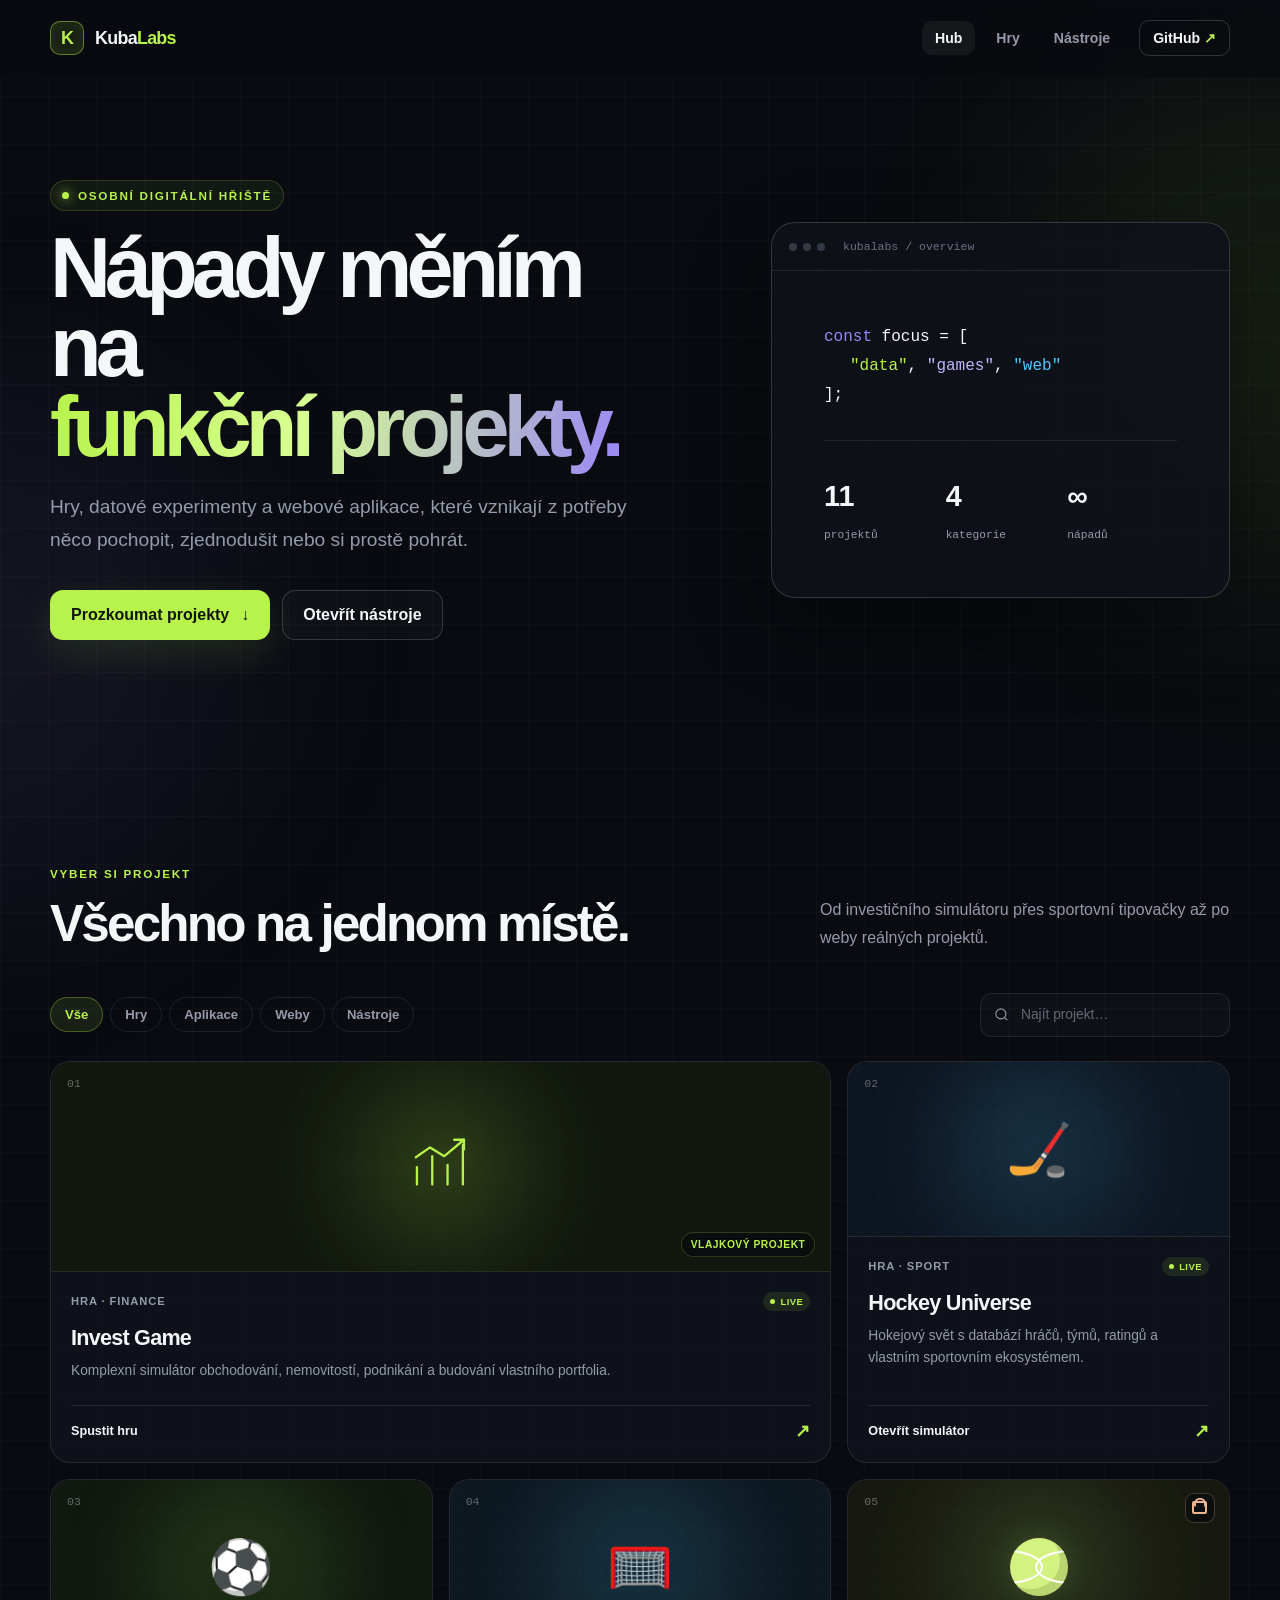
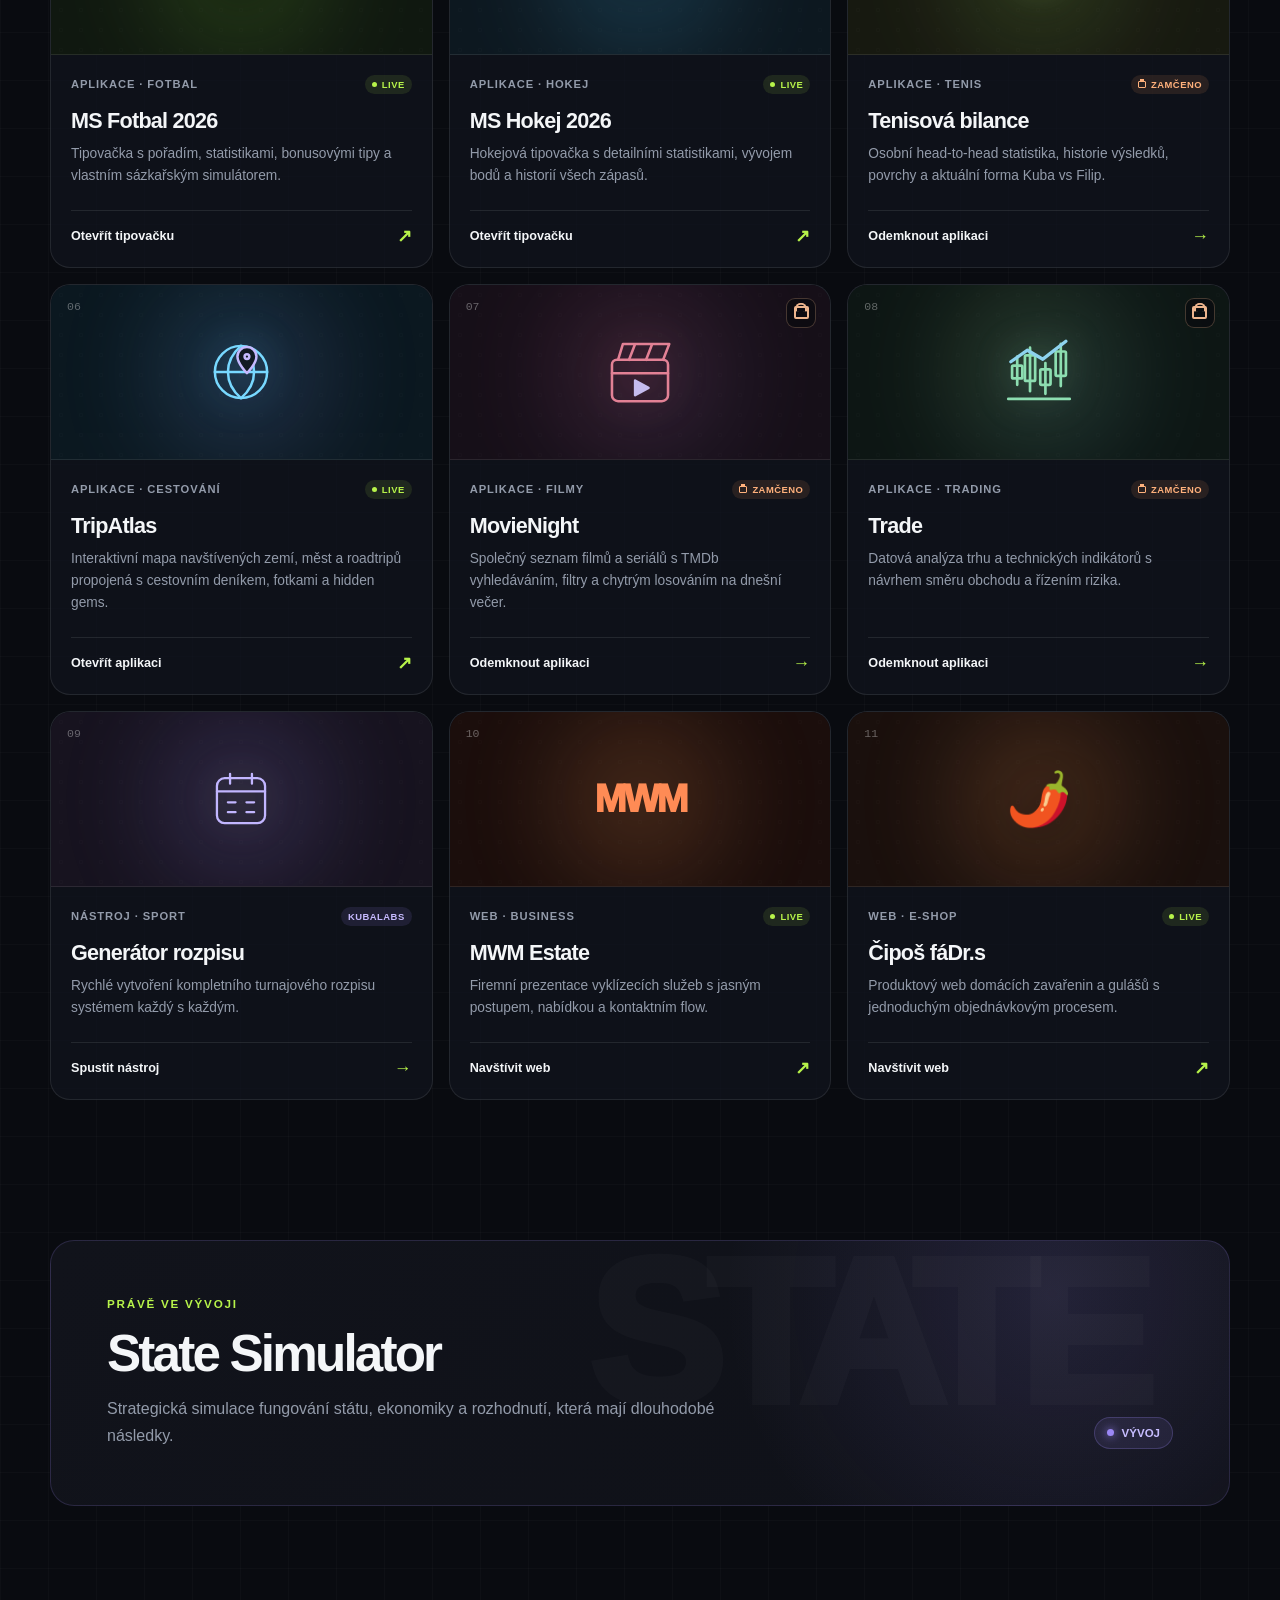
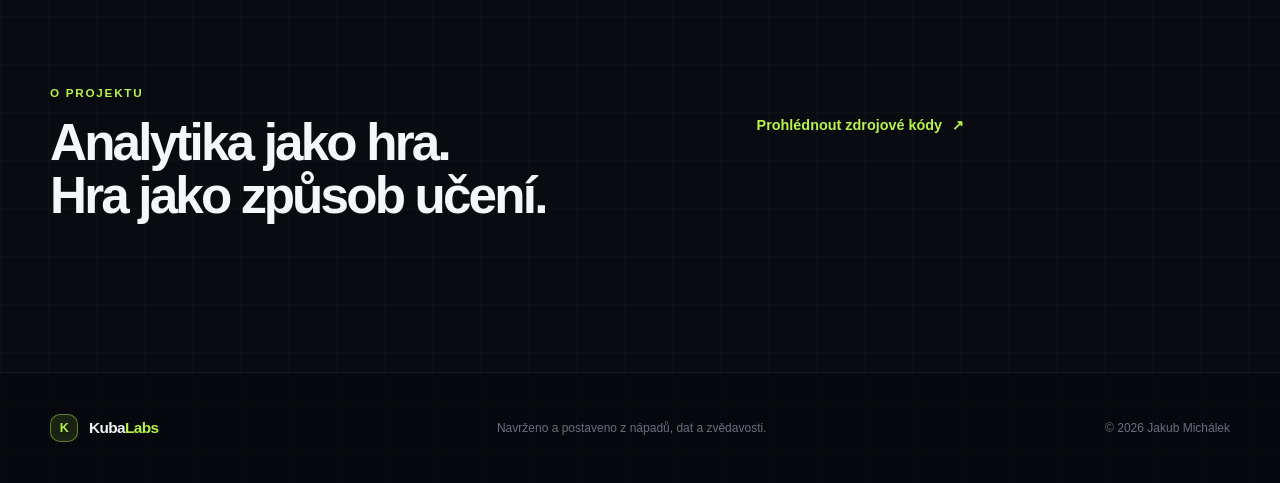
==== commit 26f185c7: "Point Trade card to Vercel app" ====
--- a/index.html
+++ b/index.html
@@ -198,7 +198,7 @@
           </div>
         </a>
 
-        <a class="project-card locked-card reveal" data-category="app" data-search="trade trading analýza trh svíčky indikátory signál doporučení obchod risk management" data-protected-app="trade" href="https://jakubmich97-droid.github.io/trade/" target="_blank" rel="noopener noreferrer" aria-label="Trade – aplikace chráněná heslem">
+        <a class="project-card locked-card reveal" data-category="app" data-search="trade trading analýza trh svíčky indikátory signál doporučení obchod risk management" data-protected-app="trade" href="https://trade-lyart-psi.vercel.app/" target="_blank" rel="noopener noreferrer" aria-label="Trade – aplikace chráněná heslem">
           <div class="card-visual visual-trade">
             <span class="project-index">08</span>
             <span class="card-lock" aria-hidden="true"></span>
--- a/styles.css
+++ b/styles.css
@@ -411,6 +411,8 @@
 .visual-tripatlas::before { background: linear-gradient(135deg, var(--blue), var(--violet)); }
 .visual-movie { background: #180e1b; }
 .visual-movie::before { background: linear-gradient(135deg, #ff4d73, var(--violet)); }
+.visual-trade { background: #0a1714; }
+.visual-trade::before { background: linear-gradient(135deg, var(--green), var(--blue)); }
 .visual-schedule { background: #17131f; }
 .visual-schedule::before { background: var(--violet); }
 .visual-mwm { background: #1b0e0c; }
@@ -454,6 +456,15 @@
 .movie-icon .movie-play {
   fill: #c5b9ff;
   stroke: #c5b9ff;
+}
+.visual-trade .trade-icon {
+  width: 82px;
+  stroke: #75e6a7;
+  filter: drop-shadow(0 0 18px rgba(117,230,167,.27));
+}
+.trade-icon .trade-trend {
+  stroke: #78d8ff;
+  stroke-width: 2.6;
 }
 .sport-glyph {
   position: relative;
